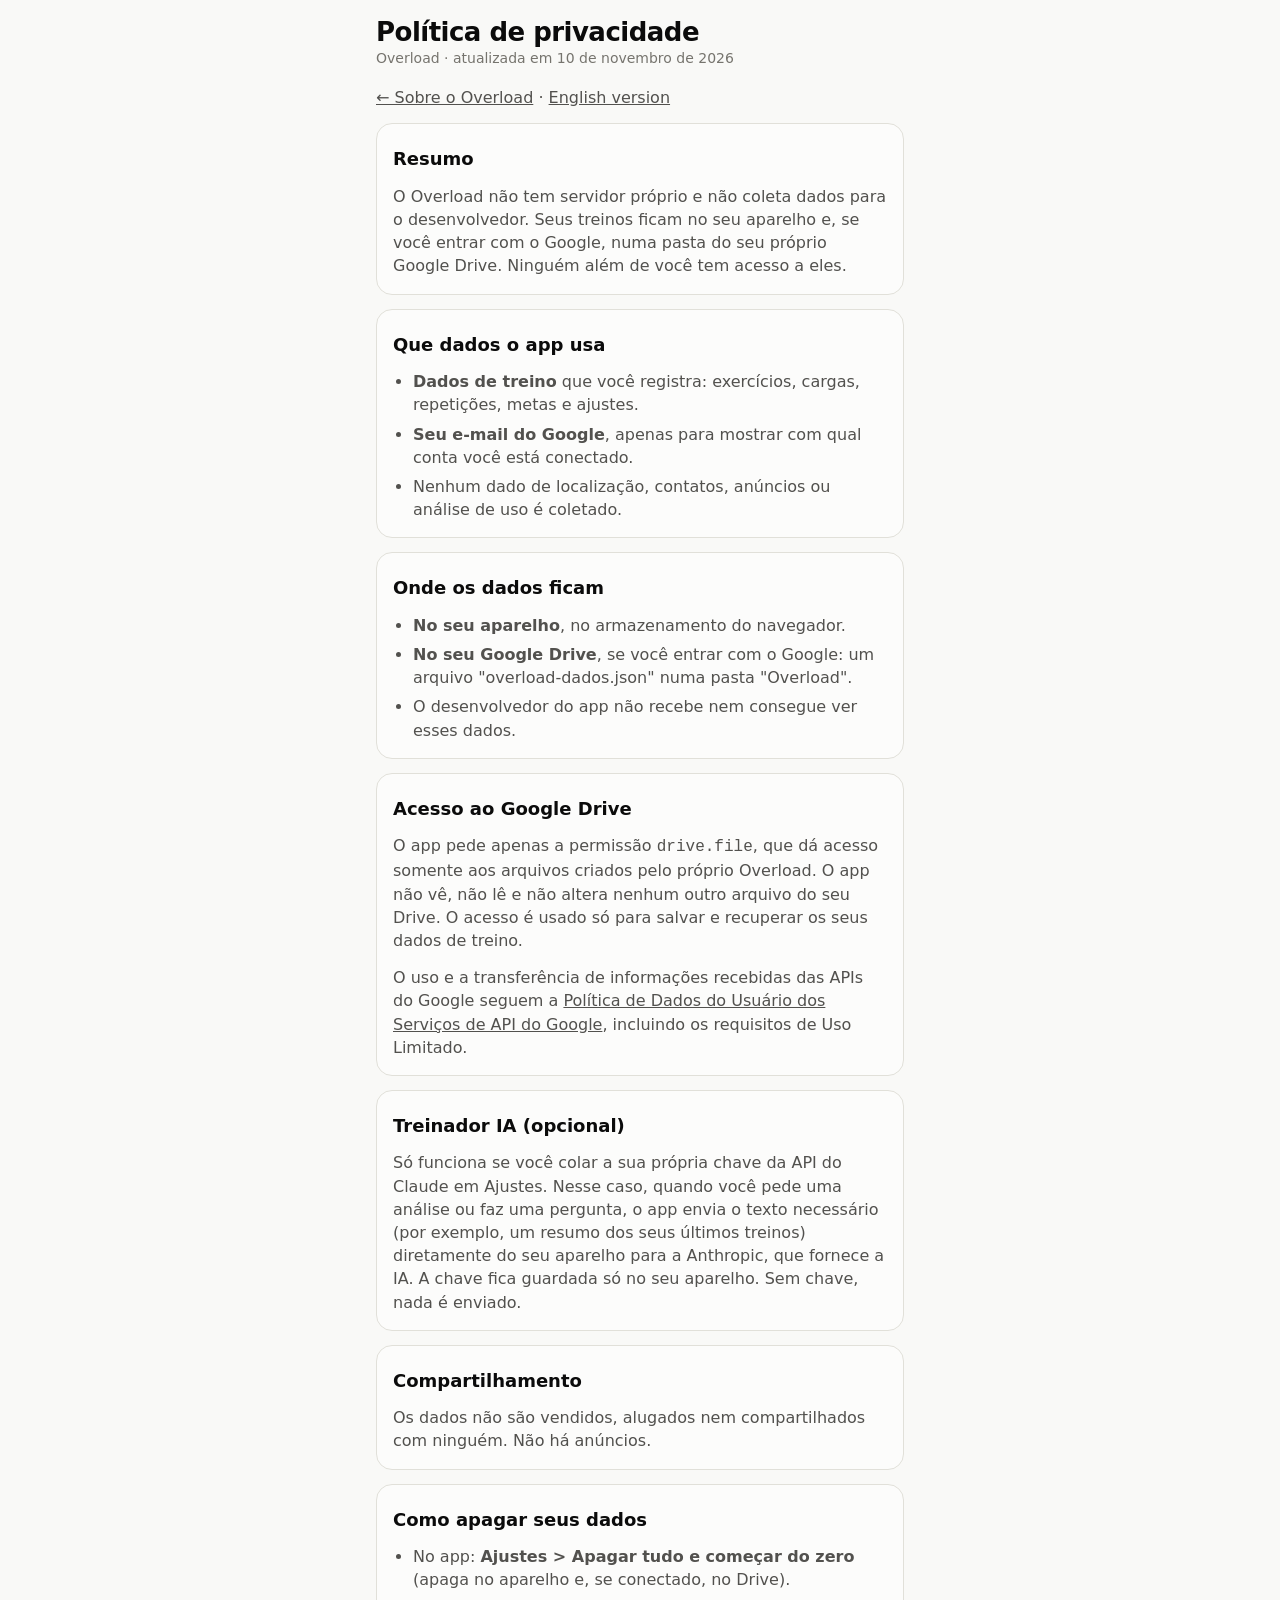
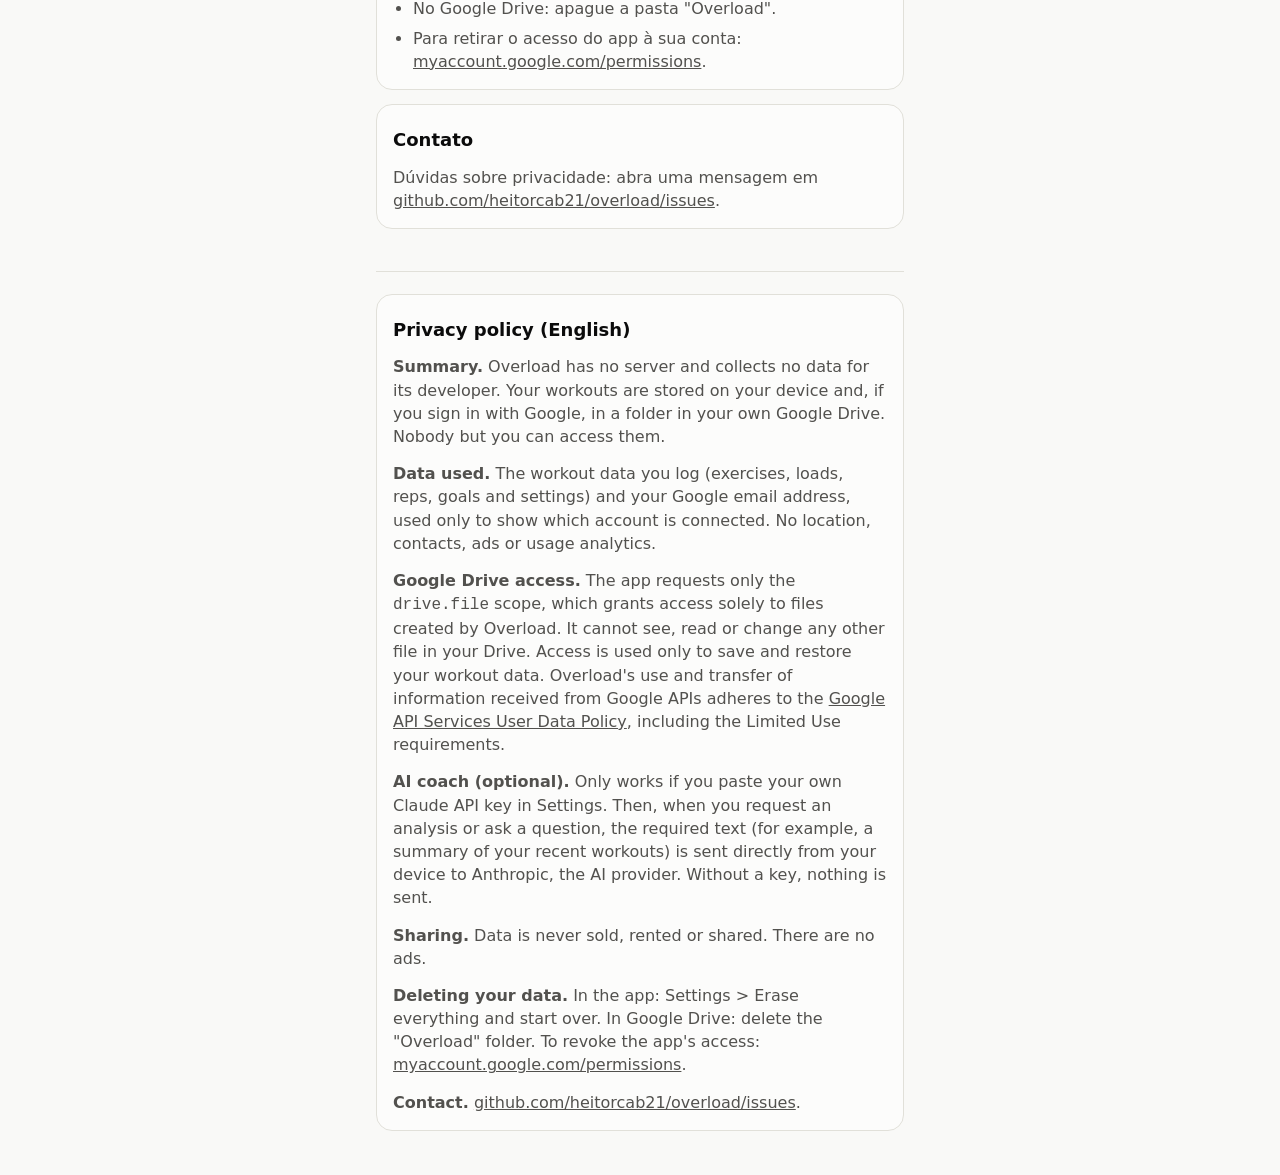
==== privacidade.html @ 430702af "Página inicial e política de privacidade - sobre.html e privacidade.html (português e inglês), exigi" ====
<!doctype html>
<html lang="pt-BR">
<head>
  <meta charset="utf-8">
  <meta name="viewport" content="width=device-width, initial-scale=1">
  <title>Overload · Política de privacidade</title>
  <meta name="description" content="Política de privacidade do Overload.">
  <link rel="icon" href="icons/icon.svg" type="image/svg+xml">
  <link rel="stylesheet" href="css/app.css">
  <style>
    #view { padding-bottom: 48px; }
    .page h2 { margin-top: 8px; }
    .page p, .page li { color: var(--ink-2); }
    .page ul { margin: 0; padding-left: 20px; display: grid; gap: 6px; }
    .lang-sep { border: 0; border-top: 1px solid var(--line); margin: 28px 0 8px; }
  </style>
</head>
<body>
  <main id="view" class="page">
    <div class="head"><div class="grow"><h1>Política de privacidade</h1><p class="sub">Overload · atualizada em 10 de novembro de 2026</p></div></div>
    <div class="stack">
      <p><a href="sobre.html">← Sobre o Overload</a> · <a href="#en">English version</a></p>

      <div class="card stack">
        <h2>Resumo</h2>
        <p>O Overload não tem servidor próprio e não coleta dados para o desenvolvedor. Seus treinos ficam no seu aparelho e, se você entrar com o Google, numa pasta do seu próprio Google Drive. Ninguém além de você tem acesso a eles.</p>
      </div>

      <div class="card stack">
        <h2>Que dados o app usa</h2>
        <ul>
          <li><b>Dados de treino</b> que você registra: exercícios, cargas, repetições, metas e ajustes.</li>
          <li><b>Seu e-mail do Google</b>, apenas para mostrar com qual conta você está conectado.</li>
          <li>Nenhum dado de localização, contatos, anúncios ou análise de uso é coletado.</li>
        </ul>
      </div>

      <div class="card stack">
        <h2>Onde os dados ficam</h2>
        <ul>
          <li><b>No seu aparelho</b>, no armazenamento do navegador.</li>
          <li><b>No seu Google Drive</b>, se você entrar com o Google: um arquivo "overload-dados.json" numa pasta "Overload".</li>
          <li>O desenvolvedor do app não recebe nem consegue ver esses dados.</li>
        </ul>
      </div>

      <div class="card stack">
        <h2>Acesso ao Google Drive</h2>
        <p>O app pede apenas a permissão <code>drive.file</code>, que dá acesso somente aos arquivos criados pelo próprio Overload. O app não vê, não lê e não altera nenhum outro arquivo do seu Drive. O acesso é usado só para salvar e recuperar os seus dados de treino.</p>
        <p>O uso e a transferência de informações recebidas das APIs do Google seguem a <a href="https://developers.google.com/terms/api-services-user-data-policy" rel="noopener">Política de Dados do Usuário dos Serviços de API do Google</a>, incluindo os requisitos de Uso Limitado.</p>
      </div>

      <div class="card stack">
        <h2>Treinador IA (opcional)</h2>
        <p>Só funciona se você colar a sua própria chave da API do Claude em Ajustes. Nesse caso, quando você pede uma análise ou faz uma pergunta, o app envia o texto necessário (por exemplo, um resumo dos seus últimos treinos) diretamente do seu aparelho para a Anthropic, que fornece a IA. A chave fica guardada só no seu aparelho. Sem chave, nada é enviado.</p>
      </div>

      <div class="card stack">
        <h2>Compartilhamento</h2>
        <p>Os dados não são vendidos, alugados nem compartilhados com ninguém. Não há anúncios.</p>
      </div>

      <div class="card stack">
        <h2>Como apagar seus dados</h2>
        <ul>
          <li>No app: <b>Ajustes &gt; Apagar tudo e começar do zero</b> (apaga no aparelho e, se conectado, no Drive).</li>
          <li>No Google Drive: apague a pasta "Overload".</li>
          <li>Para retirar o acesso do app à sua conta: <a href="https://myaccount.google.com/permissions" rel="noopener">myaccount.google.com/permissions</a>.</li>
        </ul>
      </div>

      <div class="card stack">
        <h2>Contato</h2>
        <p>Dúvidas sobre privacidade: abra uma mensagem em <a href="https://github.com/heitorcab21/overload/issues">github.com/heitorcab21/overload/issues</a>.</p>
      </div>

      <hr class="lang-sep" id="en">
      <div class="card stack" lang="en">
        <h2>Privacy policy (English)</h2>
        <p><b>Summary.</b> Overload has no server and collects no data for its developer. Your workouts are stored on your device and, if you sign in with Google, in a folder in your own Google Drive. Nobody but you can access them.</p>
        <p><b>Data used.</b> The workout data you log (exercises, loads, reps, goals and settings) and your Google email address, used only to show which account is connected. No location, contacts, ads or usage analytics.</p>
        <p><b>Google Drive access.</b> The app requests only the <code>drive.file</code> scope, which grants access solely to files created by Overload. It cannot see, read or change any other file in your Drive. Access is used only to save and restore your workout data. Overload's use and transfer of information received from Google APIs adheres to the <a href="https://developers.google.com/terms/api-services-user-data-policy" rel="noopener">Google API Services User Data Policy</a>, including the Limited Use requirements.</p>
        <p><b>AI coach (optional).</b> Only works if you paste your own Claude API key in Settings. Then, when you request an analysis or ask a question, the required text (for example, a summary of your recent workouts) is sent directly from your device to Anthropic, the AI provider. Without a key, nothing is sent.</p>
        <p><b>Sharing.</b> Data is never sold, rented or shared. There are no ads.</p>
        <p><b>Deleting your data.</b> In the app: Settings &gt; Erase everything and start over. In Google Drive: delete the "Overload" folder. To revoke the app's access: <a href="https://myaccount.google.com/permissions" rel="noopener">myaccount.google.com/permissions</a>.</p>
        <p><b>Contact.</b> <a href="https://github.com/heitorcab21/overload/issues">github.com/heitorcab21/overload/issues</a>.</p>
      </div>
    </div>
  </main>
</body>
</html>
---- css/app.css ----
/* Overload — estilos. Tema escuro por padrão do sistema; claro e escuro selecionáveis. */

:root {
  color-scheme: light;
  --bg: #f9f9f7;
  --surface: #fcfcfb;
  --surface-2: #f0efec;
  --ink: #0b0b0b;
  --ink-2: #52514e;
  --muted: #76746e;
  --line: #e1e0d9;
  --axis: #c3c2b7;
  --ring: rgba(11, 11, 11, .10);
  --accent: #eb6834;
  --accent-ink: #0b0b0b;
  --data: #2a78d6;
  --data-track: #cde2fb;
  --good: #0ca30c;
  --good-ink: #006300;
  --crit: #d03b3b;
  --shadow: 0 8px 30px rgba(0, 0, 0, .12);
  --tab-h: 62px;
  --safe-b: env(safe-area-inset-bottom, 0px);
  --safe-t: env(safe-area-inset-top, 0px);
}
@media (prefers-color-scheme: dark) {
  :root:not([data-theme="light"]) {
    color-scheme: dark;
    --bg: #0d0d0d;
    --surface: #1a1a19;
    --surface-2: #262624;
    --ink: #f0efec;
    --ink-2: #c3c2b7;
    --muted: #96948d;
    --line: #2c2c2a;
    --axis: #383835;
    --ring: rgba(255, 255, 255, .10);
    --data: #3987e5;
    --data-track: #14335c;
    --good-ink: #37c437;
    --crit: #e66767;
    --shadow: 0 8px 30px rgba(0, 0, 0, .5);
  }
}
:root[data-theme="dark"] {
  color-scheme: dark;
  --bg: #0d0d0d;
  --surface: #1a1a19;
  --surface-2: #262624;
  --ink: #f0efec;
  --ink-2: #c3c2b7;
  --muted: #96948d;
  --line: #2c2c2a;
  --axis: #383835;
  --ring: rgba(255, 255, 255, .10);
  --data: #3987e5;
  --data-track: #14335c;
  --good-ink: #37c437;
  --crit: #e66767;
  --shadow: 0 8px 30px rgba(0, 0, 0, .5);
}

* { box-sizing: border-box; }
html { -webkit-text-size-adjust: 100%; }
body {
  margin: 0;
  background: var(--bg);
  color: var(--ink);
  font: 16px/1.45 system-ui, -apple-system, "Segoe UI", Roboto, sans-serif;
  -webkit-tap-highlight-color: transparent;
  overscroll-behavior-y: contain;
}
body.no-scroll { overflow: hidden; }
[hidden] { display: none !important; }
h1, h2, h3, p { margin: 0; }
h1 { font-size: 26px; line-height: 1.15; letter-spacing: -.02em; }
h2 { font-size: 18px; line-height: 1.25; }
h3 { font-size: 13px; font-weight: 600; color: var(--muted); text-transform: uppercase; letter-spacing: .06em; }
a { color: inherit; }
button, input, select, textarea { font: inherit; color: inherit; }
button { cursor: pointer; }
.ic { width: 22px; height: 22px; flex: none; }
.num { font-variant-numeric: tabular-nums; }
.muted { color: var(--muted); }
.small { font-size: 13px; }
.sr { position: absolute; width: 1px; height: 1px; overflow: hidden; clip-path: inset(50%); }

#view {
  max-width: 560px;
  margin: 0 auto;
  padding: calc(18px + var(--safe-t)) 16px calc(var(--tab-h) + var(--safe-b) + 28px);
  outline: none;
}
body.no-tabs #view { padding-bottom: calc(170px + var(--safe-b)); }

.head { display: flex; align-items: center; gap: 10px; margin-bottom: 18px; }
.head h1 { flex: 1; min-width: 0; }
.head .sub { color: var(--muted); font-size: 14px; }
.stack { display: grid; gap: 14px; }
.row { display: flex; align-items: center; gap: 10px; }
.row.wrap { flex-wrap: wrap; }
.grow { flex: 1; min-width: 0; }
.right { margin-left: auto; }
.between { justify-content: space-between; }

/* Cartões */
.card {
  background: var(--surface);
  border: 1px solid var(--line);
  border-radius: 16px;
  padding: 16px;
}
.card > h3 { margin-bottom: 12px; }
.card.flat { padding: 0; overflow: hidden; }

/* Botões */
.btn {
  display: inline-flex; align-items: center; justify-content: center; gap: 8px;
  min-height: 46px; padding: 0 16px;
  border-radius: 12px; border: 1px solid var(--line);
  background: var(--surface-2); color: var(--ink);
  font-weight: 600; text-decoration: none; text-align: center;
}
.btn:active { transform: scale(.98); }
.btn.primary { background: var(--accent); border-color: transparent; color: var(--accent-ink); }
.btn.ghost { background: transparent; }
.btn.danger { color: var(--crit); }
.btn.danger:not(.ghost) { background: var(--crit); color: #fff; border-color: transparent; }
.btn.big { min-height: 62px; font-size: 19px; width: 100%; border-radius: 16px; }
.btn.block { width: 100%; }
.btn.sm { min-height: 36px; padding: 0 12px; font-size: 14px; border-radius: 10px; }
.btn:disabled { opacity: .5; }
.icon-btn {
  display: inline-grid; place-items: center;
  width: 44px; height: 44px; flex: none;
  border: 0; border-radius: 12px; background: transparent; color: var(--ink-2);
}
.icon-btn:active { background: var(--surface-2); }
:focus-visible { outline: 2px solid var(--data); outline-offset: 2px; }

/* Chips de cenário */
.chips { display: flex; flex-wrap: wrap; gap: 8px; }
.chip {
  min-height: 42px; padding: 0 14px;
  border-radius: 999px; border: 1px solid var(--line);
  background: var(--surface); color: var(--ink); font-weight: 600; font-size: 15px;
}
.chip:active { background: var(--surface-2); }
.chip.on { background: var(--ink); color: var(--bg); border-color: var(--ink); }

/* Selos */
.badge {
  display: inline-flex; align-items: center; gap: 4px;
  padding: 2px 8px; border-radius: 999px;
  font-size: 12px; font-weight: 600; white-space: nowrap;
  background: var(--surface-2); color: var(--ink-2);
}
.badge .ic { width: 14px; height: 14px; }
.hero .badge { white-space: normal; font-size: 13px; padding: 4px 10px; }
.badge.good { color: var(--good-ink); background: color-mix(in srgb, var(--good) 14%, transparent); }
.badge.up { color: var(--ink); background: color-mix(in srgb, var(--accent) 22%, transparent); }
.badge.warn { color: var(--crit); background: color-mix(in srgb, var(--crit) 14%, transparent); }

/* Medidor de meta */
.meter { height: 8px; border-radius: 999px; background: var(--data-track); overflow: hidden; }
.meter i { display: block; height: 100%; border-radius: 999px; background: var(--data); }
.meter.done i { background: var(--good); }

/* Listas */
.list { display: grid; }
.item {
  display: flex; align-items: center; gap: 12px;
  padding: 13px 16px; border-top: 1px solid var(--line);
  text-decoration: none; background: transparent; border-left: 0; border-right: 0; border-bottom: 0;
  width: 100%; text-align: left; min-height: 56px;
}
.list > .item:first-child { border-top: 0; }
.item .t { font-weight: 600; }
.item .d { color: var(--muted); font-size: 14px; }
.item .ic { color: var(--muted); }
.group-title { padding: 18px 4px 8px; }

/* Abas inferiores */
#tabbar {
  position: fixed; left: 0; right: 0; bottom: 0; z-index: 20;
  display: flex; justify-content: center;
  background: color-mix(in srgb, var(--surface) 92%, transparent);
  backdrop-filter: blur(12px);
  border-top: 1px solid var(--line);
  padding-bottom: var(--safe-b);
}
#tabbar a {
  flex: 1; max-width: 112px; height: var(--tab-h);
  display: grid; place-items: center; align-content: center; gap: 3px;
  font-size: 11px; font-weight: 600; text-decoration: none; color: var(--muted);
}
#tabbar a.on { color: var(--ink); }
#tabbar a.on .ic { color: var(--accent); }

/* Folha modal */
.sheet {
  position: fixed; inset: 0; z-index: 50;
  display: flex; align-items: flex-end; justify-content: center;
  background: rgba(0, 0, 0, .55);
}
.sheet-card {
  position: relative;
  width: 100%; max-width: 560px; max-height: 88vh; overflow: auto;
  background: var(--surface); border-radius: 22px 22px 0 0;
  padding: 22px 16px calc(22px + var(--safe-b));
  box-shadow: var(--shadow);
  display: grid; gap: 14px;
}
.sheet-card h2 { padding-right: 44px; }
.sheet-x { position: absolute; top: 10px; right: 8px; }

.toast {
  position: fixed; left: 50%; bottom: calc(var(--tab-h) + var(--safe-b) + 18px); transform: translateX(-50%);
  z-index: 60; max-width: min(92vw, 520px);
  background: var(--ink); color: var(--bg);
  padding: 11px 16px; border-radius: 12px; font-weight: 600; font-size: 15px; text-align: center;
  box-shadow: var(--shadow);
}
body.no-tabs .toast { bottom: calc(150px + var(--safe-b)); }

/* Formulários */
label.field { display: grid; gap: 6px; font-size: 14px; color: var(--ink-2); font-weight: 600; }
input[type="text"], input[type="password"], input[type="search"], input[type="number"], select, textarea {
  width: 100%; min-height: 46px; padding: 0 12px;
  border-radius: 12px; border: 1px solid var(--line); background: var(--bg); color: var(--ink);
}
textarea { padding: 10px 12px; min-height: 80px; resize: vertical; }
.stepper {
  display: grid; grid-template-columns: 44px 1fr 44px; align-items: center; gap: 4px;
  background: var(--bg); border: 1px solid var(--line); border-radius: 14px; padding: 6px;
}
.stepper-label { grid-column: 1 / -1; text-align: center; font-size: 12px; font-weight: 600; color: var(--muted); text-transform: uppercase; letter-spacing: .05em; }
.stepper input {
  border: 0; background: transparent; text-align: center; padding: 0; min-height: 44px;
  font-size: 26px; font-weight: 700; font-variant-numeric: tabular-nums; -moz-appearance: textfield;
}
.stepper input::-webkit-outer-spin-button, .stepper input::-webkit-inner-spin-button { -webkit-appearance: none; margin: 0; }
.stepper .icon-btn { background: var(--surface-2); color: var(--ink); }
.two { display: grid; grid-template-columns: 1fr 1fr; gap: 10px; }
.seg { display: flex; background: var(--surface-2); border-radius: 12px; padding: 4px; }
.seg button { flex: 1; min-height: 38px; border: 0; border-radius: 9px; background: transparent; font-weight: 600; color: var(--muted); }
.seg button.on { background: var(--surface); color: var(--ink); box-shadow: 0 1px 3px rgba(0, 0, 0, .18); }

/* Hoje */
.brand { display: flex; align-items: baseline; gap: 8px; }
.brand b { font-size: 26px; letter-spacing: -.03em; }
.week { display: grid; grid-template-columns: repeat(7, 1fr); gap: 6px; }
.week div { display: grid; justify-items: center; gap: 6px; font-size: 12px; font-weight: 600; color: var(--muted); }
.week i { width: 30px; height: 30px; border-radius: 50%; border: 1.5px solid var(--axis); display: grid; place-items: center; color: var(--accent-ink); }
.week .done i { background: var(--accent); border-color: var(--accent); }
.week .today { color: var(--ink); }
.week .today i { border-color: var(--ink); }
.week .done.today i { border-color: var(--accent); }
.week .ic { width: 16px; height: 16px; }
.plan-line { display: flex; gap: 10px; align-items: baseline; padding: 9px 0; border-top: 1px solid var(--line); }
.plan-line:first-child { border-top: 0; }
.plan-line .n { flex: 1; min-width: 0; font-weight: 600; overflow: hidden; text-overflow: ellipsis; white-space: nowrap; }
.plan-line .v { color: var(--ink-2); font-size: 14px; white-space: nowrap; }
.goal-row { display: grid; gap: 6px; padding: 10px 0; border-top: 1px solid var(--line); }
.goal-row:first-of-type { border-top: 0; }
.goal-row .top { display: flex; justify-content: space-between; gap: 10px; align-items: baseline; }
.goal-row .top b { font-weight: 600; }
.goal-row .top span { color: var(--ink-2); font-size: 14px; white-space: nowrap; }
.ai-text { white-space: pre-wrap; color: var(--ink-2); font-size: 15px; }

/* Treino ativo */
.w-top { display: flex; align-items: center; gap: 4px; margin: -6px -8px 10px; }
.w-top .title { flex: 1; min-width: 0; font-weight: 600; font-size: 15px; color: var(--ink-2); overflow: hidden; text-overflow: ellipsis; white-space: nowrap; }
.dots { display: flex; gap: 5px; margin-bottom: 16px; }
.dots i { flex: 1; height: 4px; border-radius: 4px; background: var(--axis); }
.dots i.done { background: var(--good); }
.dots i.cur { background: var(--accent); }
.ex-name { display: flex; align-items: flex-start; gap: 6px; }
.ex-name h1 { flex: 1; font-size: 28px; }
.target { display: grid; gap: 4px; margin: 14px 0; padding: 14px 16px; border-radius: 16px; background: var(--surface); border: 1px solid var(--line); }
.target .big { font-size: 22px; font-weight: 700; letter-spacing: -.01em; }
.target .note { color: var(--ink-2); font-size: 14px; }
.sets { display: grid; gap: 6px; margin-bottom: 14px; }
.set { display: flex; align-items: center; gap: 12px; padding: 10px 14px; border-radius: 12px; background: var(--surface); border: 1px solid var(--line); font-weight: 600; }
.set .i { width: 26px; height: 26px; border-radius: 50%; display: grid; place-items: center; background: var(--surface-2); color: var(--muted); font-size: 13px; flex: none; }
.set .v { flex: 1; font-size: 17px; font-variant-numeric: tabular-nums; }
button.set { width: 100%; text-align: left; color: inherit; }
button.set:active { background: var(--surface-2); }
.set .edit-ic .ic { width: 18px; height: 18px; color: var(--muted); display: block; }
.check { display: flex; align-items: center; gap: 10px; min-height: 44px; font-weight: 600; }
.check input { width: 22px; height: 22px; accent-color: var(--accent); }
.set-edit { display: grid; grid-template-columns: 26px 1fr auto 1fr 44px; align-items: center; gap: 8px; }
.set-edit .i { width: 26px; height: 26px; border-radius: 50%; display: grid; place-items: center; background: var(--surface-2); color: var(--muted); font-size: 13px; font-weight: 600; }
.set-edit input { text-align: center; font-weight: 700; font-variant-numeric: tabular-nums; }
.load-row { cursor: text; }
.load-row input { width: 92px; flex: none; text-align: center; font-weight: 700; }
.set.done .i { background: var(--good); color: #fff; }
.set.done .i .ic { width: 16px; height: 16px; }
.set.cur { border-color: var(--accent); }
.set.cur .i { background: var(--accent); color: var(--accent-ink); }
.set.todo { background: transparent; border-style: dashed; color: var(--muted); }
.log { display: grid; gap: 12px; }
.log h3 { margin-top: 4px; }
.w-bar {
  position: fixed; left: 0; right: 0; bottom: 0; z-index: 16;
  display: grid; gap: 8px; justify-items: center;
  padding: 8px 16px calc(10px + var(--safe-b));
  background: color-mix(in srgb, var(--bg) 92%, transparent); backdrop-filter: blur(12px);
  border-top: 1px solid var(--line);
}
.w-nav { display: flex; align-items: center; justify-content: center; gap: 12px; width: 100%; max-width: 528px; }
.w-nav .btn { flex: 1; max-width: 200px; }
.rest {
  display: flex; align-items: center; gap: 6px; width: 100%; max-width: 528px;
  background: var(--surface-2); border-radius: 12px; padding: 5px 5px 5px 14px;
  font-weight: 600; font-size: 14px; color: var(--ink-2);
}
.rest .num { font-size: 18px; color: var(--ink); margin-left: 4px; }
.rest button { border: 0; background: var(--surface); color: var(--ink); border-radius: 9px; min-height: 36px; padding: 0 11px; font-weight: 600; font-size: 13px; }
.mic {
  width: 64px; height: 64px; flex: none; border-radius: 50%; border: 0;
  background: var(--data); color: #fff; display: grid; place-items: center;
  box-shadow: 0 4px 14px color-mix(in srgb, var(--data) 45%, transparent);
}
.mic .ic { width: 28px; height: 28px; }
.mic:active { transform: scale(.95); }
.voice-live { min-height: 58px; font-size: 22px; font-weight: 700; }
.pulse { width: 64px; height: 64px; border-radius: 50%; background: var(--data); color: #fff; display: grid; place-items: center; margin: 4px auto; animation: pulse 1.2s ease-in-out infinite; }
@keyframes pulse { 50% { box-shadow: 0 0 0 16px color-mix(in srgb, var(--data) 18%, transparent); } }
@media (prefers-reduced-motion: reduce) { .pulse { animation: none; } }
.hints { margin: 0; padding: 0; list-style: none; display: grid; gap: 6px; color: var(--ink-2); font-size: 15px; }
.hints b { color: var(--ink); }

/* Execução */
.steps { margin: 0; padding-left: 22px; display: grid; gap: 8px; }
.steps li::marker { font-weight: 700; color: var(--muted); }
.errs { margin: 0; padding-left: 20px; display: grid; gap: 6px; color: var(--ink-2); }
.tip { padding: 12px 14px; border-radius: 12px; background: var(--surface-2); color: var(--ink-2); font-size: 15px; }

/* Metas (planilha) */
.sheet-table { width: 100%; border-collapse: collapse; }
.sheet-table th { text-align: left; font-size: 12px; font-weight: 600; color: var(--muted); text-transform: uppercase; letter-spacing: .05em; padding: 10px 12px; border-bottom: 1px solid var(--line); }
.sheet-table td { padding: 12px; border-bottom: 1px solid var(--line); vertical-align: middle; }
.sheet-table tr:last-child td { border-bottom: 0; }
.sheet-table td.n { font-weight: 600; }
.sheet-table td.v { white-space: nowrap; text-align: right; font-variant-numeric: tabular-nums; }
.sheet-table th.v { text-align: right; }
.sheet-table tr[data-act] { cursor: pointer; }
.sheet-table .meter { min-width: 56px; margin-top: 6px; }
.sheet-table .sub { display: block; color: var(--muted); font-size: 13px; font-weight: 400; }

/* Progresso */
.tiles { display: grid; grid-template-columns: 1fr 1fr; gap: 10px; }
.tile { background: var(--surface); border: 1px solid var(--line); border-radius: 16px; padding: 14px; display: grid; gap: 2px; }
.tile .l { font-size: 13px; color: var(--muted); }
.tile .v { font-size: 26px; font-weight: 600; letter-spacing: -.02em; }
.chart { position: relative; }
.chart svg { display: block; width: 100%; height: auto; overflow: visible; }
.chart text { font: 11px system-ui, -apple-system, "Segoe UI", sans-serif; fill: var(--muted); font-variant-numeric: tabular-nums; }
.chart text.val { fill: var(--ink); font-weight: 600; font-size: 12px; }
.chart .grid { stroke: var(--line); stroke-width: 1; }
.chart .axis { stroke: var(--axis); stroke-width: 1; }
.chart .bar { fill: var(--data); }
.chart .bar.dim { opacity: .55; }
.chart .line { fill: none; stroke: var(--data); stroke-width: 2; stroke-linejoin: round; stroke-linecap: round; }
.chart .area { fill: var(--data); opacity: .1; }
.chart .dot { fill: var(--data); stroke: var(--surface); stroke-width: 2; }
.chart .goal { stroke: var(--axis); stroke-width: 1; }
.chart .cross { stroke: var(--axis); stroke-width: 1; }
.chart .hit { fill: transparent; }
.tip-box {
  position: absolute; z-index: 5; pointer-events: none; transform: translate(-50%, -100%);
  background: var(--ink); color: var(--bg); border-radius: 8px; padding: 6px 10px;
  font-size: 13px; font-weight: 600; white-space: nowrap; box-shadow: var(--shadow);
}
.tip-box small { display: block; font-weight: 400; opacity: .8; }
.empty { text-align: center; color: var(--muted); padding: 22px 8px; }

/* Ícone de instalar (canto superior direito, some depois de instalado) */
.install-top {
  position: absolute; z-index: 25;
  top: calc(14px + var(--safe-t));
  right: max(12px, calc((100vw - 560px) / 2 + 12px));
  width: 44px; height: 44px; border-radius: 50%;
  display: grid; place-items: center;
  background: var(--accent); color: var(--accent-ink); border: 0;
  box-shadow: var(--shadow);
}
.install-top:active { transform: scale(.95); }
body.has-install .head, body.has-install .hero { padding-right: 52px; }

/* Ajuda */
details.help { padding: 0; }
details.help summary {
  list-style: none; cursor: pointer;
  display: flex; align-items: center; gap: 12px; padding: 14px 16px; min-height: 56px;
}
details.help summary::-webkit-details-marker { display: none; }
details.help summary .ic { color: var(--muted); transition: transform .15s; }
details.help[open] summary .ic { transform: rotate(180deg); }
details.help .help-body { padding: 0 16px 16px; display: grid; gap: 10px; color: var(--ink-2); }
details.help .help-body b { color: var(--ink); }
@media (prefers-reduced-motion: reduce) { details.help summary .ic { transition: none; } }

/* Primeiro acesso */
.hero { padding: 28px 0 8px; display: grid; gap: 10px; }
.hero .logo { width: 64px; height: 64px; }
.tpl { text-align: left; display: grid; gap: 4px; width: 100%; padding: 16px; border-radius: 16px; border: 1px solid var(--line); background: var(--surface); }
.tpl b { font-size: 17px; }
.tpl span { color: var(--ink-2); font-size: 14px; }

@media (min-width: 620px) {
  .sheet { align-items: center; }
  .sheet-card { border-radius: 22px; }
}
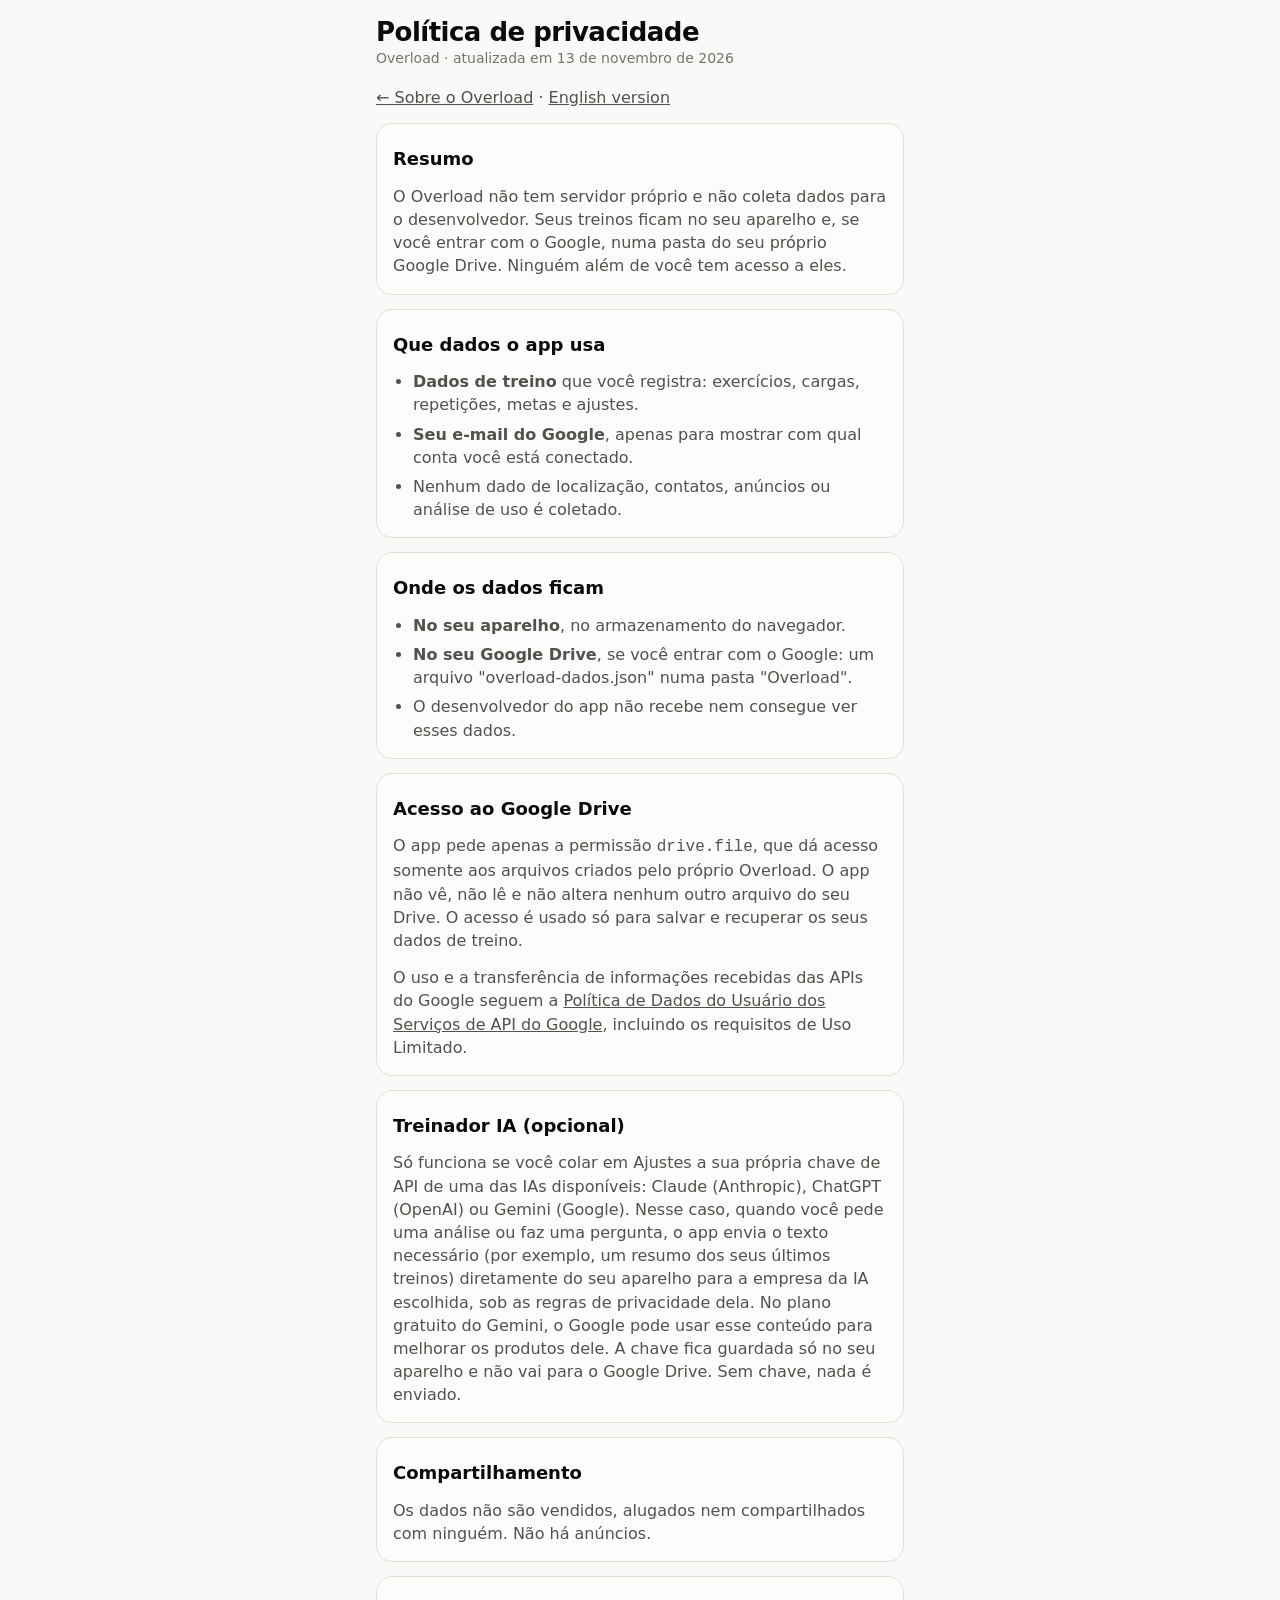
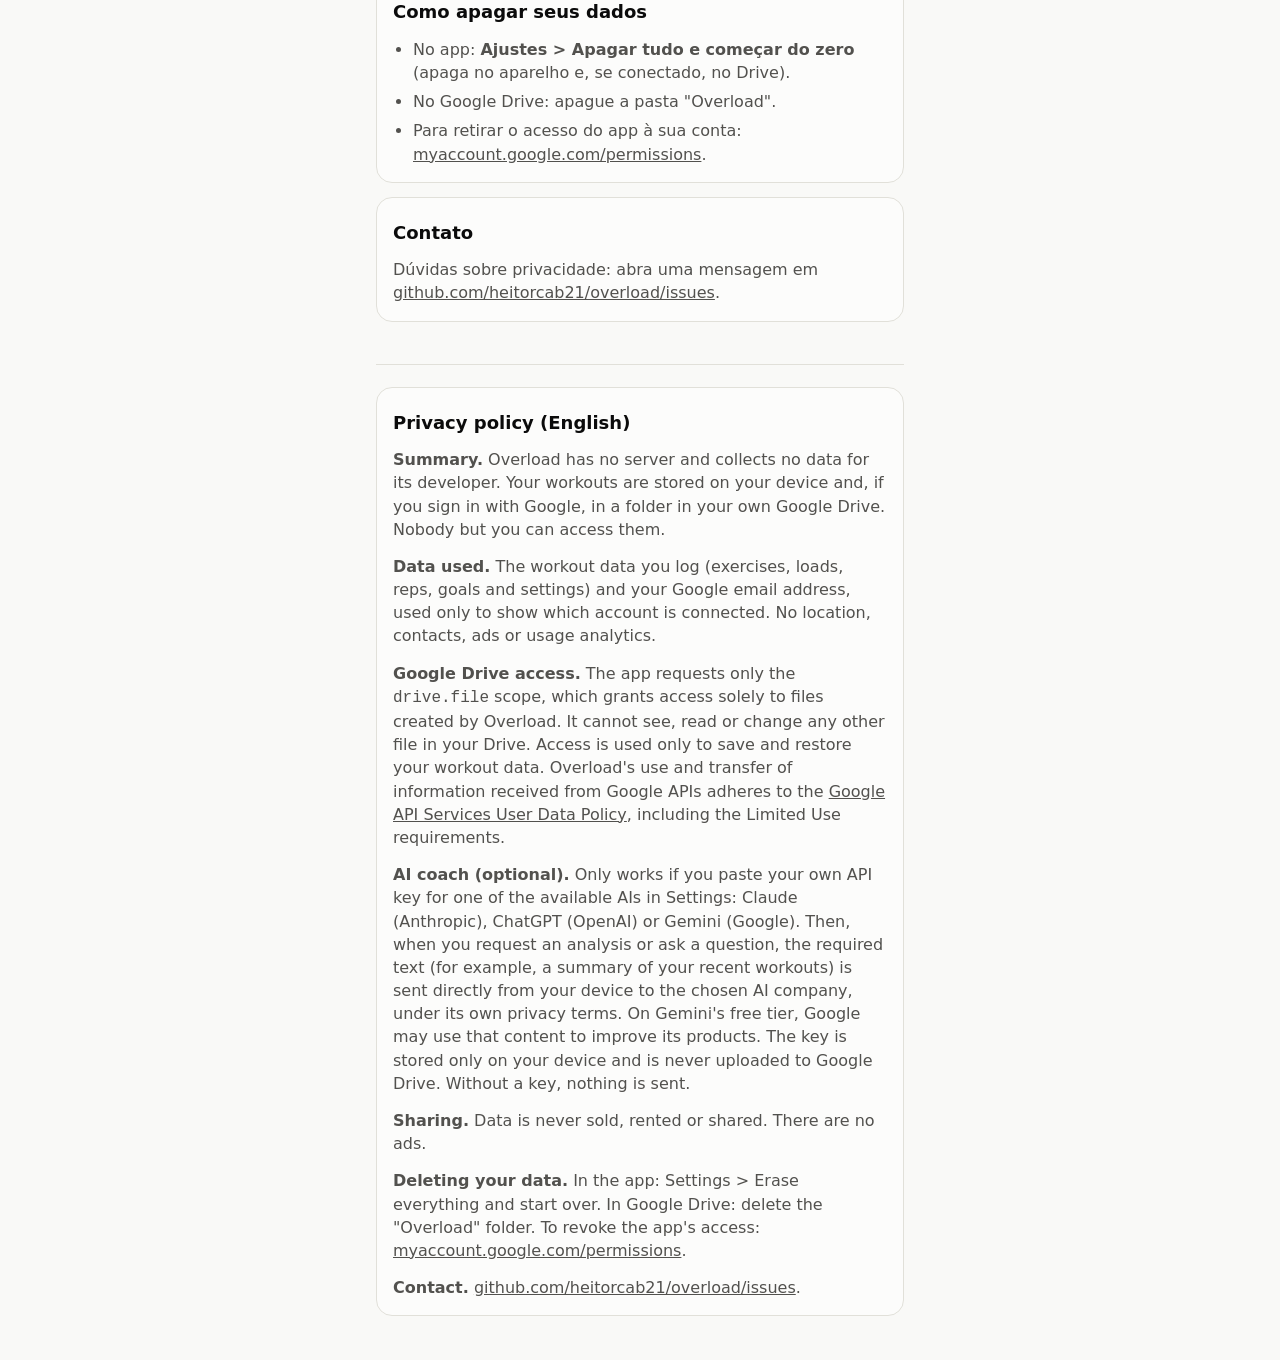
==== commit 35afa5f2: "IA à escolha (Claude, ChatGPT ou Gemini) e sincronização com treino aberto - Treinador IA aceita cha" ====
--- a/privacidade.html
+++ b/privacidade.html
@@ -17,7 +17,7 @@
 </head>
 <body>
   <main id="view" class="page">
-    <div class="head"><div class="grow"><h1>Política de privacidade</h1><p class="sub">Overload · atualizada em 10 de novembro de 2026</p></div></div>
+    <div class="head"><div class="grow"><h1>Política de privacidade</h1><p class="sub">Overload · atualizada em 13 de novembro de 2026</p></div></div>
     <div class="stack">
       <p><a href="sobre.html">← Sobre o Overload</a> · <a href="#en">English version</a></p>
 
@@ -52,7 +52,7 @@
 
       <div class="card stack">
         <h2>Treinador IA (opcional)</h2>
-        <p>Só funciona se você colar a sua própria chave da API do Claude em Ajustes. Nesse caso, quando você pede uma análise ou faz uma pergunta, o app envia o texto necessário (por exemplo, um resumo dos seus últimos treinos) diretamente do seu aparelho para a Anthropic, que fornece a IA. A chave fica guardada só no seu aparelho. Sem chave, nada é enviado.</p>
+        <p>Só funciona se você colar em Ajustes a sua própria chave de API de uma das IAs disponíveis: Claude (Anthropic), ChatGPT (OpenAI) ou Gemini (Google). Nesse caso, quando você pede uma análise ou faz uma pergunta, o app envia o texto necessário (por exemplo, um resumo dos seus últimos treinos) diretamente do seu aparelho para a empresa da IA escolhida, sob as regras de privacidade dela. No plano gratuito do Gemini, o Google pode usar esse conteúdo para melhorar os produtos dele. A chave fica guardada só no seu aparelho e não vai para o Google Drive. Sem chave, nada é enviado.</p>
       </div>
 
       <div class="card stack">
@@ -80,7 +80,7 @@
         <p><b>Summary.</b> Overload has no server and collects no data for its developer. Your workouts are stored on your device and, if you sign in with Google, in a folder in your own Google Drive. Nobody but you can access them.</p>
         <p><b>Data used.</b> The workout data you log (exercises, loads, reps, goals and settings) and your Google email address, used only to show which account is connected. No location, contacts, ads or usage analytics.</p>
         <p><b>Google Drive access.</b> The app requests only the <code>drive.file</code> scope, which grants access solely to files created by Overload. It cannot see, read or change any other file in your Drive. Access is used only to save and restore your workout data. Overload's use and transfer of information received from Google APIs adheres to the <a href="https://developers.google.com/terms/api-services-user-data-policy" rel="noopener">Google API Services User Data Policy</a>, including the Limited Use requirements.</p>
-        <p><b>AI coach (optional).</b> Only works if you paste your own Claude API key in Settings. Then, when you request an analysis or ask a question, the required text (for example, a summary of your recent workouts) is sent directly from your device to Anthropic, the AI provider. Without a key, nothing is sent.</p>
+        <p><b>AI coach (optional).</b> Only works if you paste your own API key for one of the available AIs in Settings: Claude (Anthropic), ChatGPT (OpenAI) or Gemini (Google). Then, when you request an analysis or ask a question, the required text (for example, a summary of your recent workouts) is sent directly from your device to the chosen AI company, under its own privacy terms. On Gemini's free tier, Google may use that content to improve its products. The key is stored only on your device and is never uploaded to Google Drive. Without a key, nothing is sent.</p>
         <p><b>Sharing.</b> Data is never sold, rented or shared. There are no ads.</p>
         <p><b>Deleting your data.</b> In the app: Settings &gt; Erase everything and start over. In Google Drive: delete the "Overload" folder. To revoke the app's access: <a href="https://myaccount.google.com/permissions" rel="noopener">myaccount.google.com/permissions</a>.</p>
         <p><b>Contact.</b> <a href="https://github.com/heitorcab21/overload/issues">github.com/heitorcab21/overload/issues</a>.</p>
--- a/css/app.css
+++ b/css/app.css
@@ -130,6 +130,10 @@
 .btn.block { width: 100%; }
 .btn.sm { min-height: 36px; padding: 0 12px; font-size: 14px; border-radius: 10px; }
 .btn:disabled { opacity: .5; }
+/* Entrar com Google: azul no padrão do Google */
+.btn.google { background: #1a73e8; border-color: transparent; color: #fff; gap: 12px; }
+.btn.google:active { background: #1765cc; }
+.btn.google .g-logo { display: grid; place-items: center; width: 28px; height: 28px; border-radius: 50%; background: #fff; flex: none; }
 .icon-btn {
   display: inline-grid; place-items: center;
   width: 44px; height: 44px; flex: none;
@@ -249,6 +253,7 @@
 /* Hoje */
 .brand { display: flex; align-items: baseline; gap: 8px; }
 .brand b { font-size: 26px; letter-spacing: -.03em; }
+.brand span { white-space: nowrap; }
 .week { display: grid; grid-template-columns: repeat(7, 1fr); gap: 6px; }
 .week div { display: grid; justify-items: center; gap: 6px; font-size: 12px; font-weight: 600; color: var(--muted); }
 .week i { width: 30px; height: 30px; border-radius: 50%; border: 1.5px solid var(--axis); display: grid; place-items: center; color: var(--accent-ink); }
@@ -389,6 +394,43 @@
 .install-top:active { transform: scale(.95); }
 body.has-install .head, body.has-install .hero { padding-right: 52px; }
 
+/* Selo de sincronização (vermelho = falta enviar, verde = tudo salvo) */
+:root { --sync-red: #d03b3b; --sync-green: #0ca30c; }
+.sync-top {
+  position: absolute; z-index: 25;
+  top: calc(18px + var(--safe-t));
+  right: max(12px, calc((100vw - 560px) / 2 + 12px));
+  display: inline-flex; align-items: center; gap: 6px;
+  height: 36px; padding: 0 12px 0 10px; border-radius: 999px; border: 0;
+  font-weight: 700; font-size: 13px; color: #fff; box-shadow: var(--shadow);
+}
+.sync-top .ic { width: 16px; height: 16px; }
+.sync-top.dirty { background: var(--sync-red); animation: syncPulse 1.6s ease-in-out infinite; }
+.sync-top.ok { background: var(--sync-green); }
+.sync-top.busy { background: var(--surface-2); color: var(--ink); }
+.sync-top.busy .ic { animation: spin 1s linear infinite; }
+@keyframes syncPulse { 50% { box-shadow: 0 0 0 6px color-mix(in srgb, var(--sync-red) 30%, transparent); } }
+@keyframes spin { to { transform: rotate(360deg); } }
+@media (prefers-reduced-motion: reduce) { .sync-top.dirty, .sync-top.busy .ic { animation: none; } }
+/* com o ícone de instalar ao lado, o selo fica à esquerda dele */
+body.has-install .sync-top { right: max(64px, calc((100vw - 560px) / 2 + 64px)); }
+body.has-sync .head, body.has-sync .hero { padding-right: 140px; }
+body.has-sync.has-install .head, body.has-sync.has-install .hero { padding-right: 190px; }
+.btn.sync-btn.dirty { background: var(--sync-red); color: #fff; border-color: transparent; }
+.btn.sync-btn.ok { background: var(--sync-green); color: #fff; border-color: transparent; }
+.btn.sync-btn.busy { background: var(--surface-2); }
+
+/* Composição corporal: barra segmentada massa magra x gorda */
+.segbar { display: flex; gap: 2px; height: 28px; }
+.segbar span { display: flex; align-items: center; padding-left: 8px; border-radius: 4px; color: #fff; font-size: 12px; font-weight: 700; overflow: hidden; white-space: nowrap; }
+.segbar .seg-lean { background: var(--data); }
+.segbar .seg-fat { background: #eb6834; color: #0b0b0b; }
+.legend { display: flex; gap: 16px; color: var(--ink-2); }
+.legend i { display: inline-block; width: 10px; height: 10px; border-radius: 3px; margin-right: 6px; vertical-align: -1px; }
+.legend .sw-lean { background: var(--data); }
+.legend .sw-fat { background: #eb6834; }
+.big-num { font-size: 26px; font-weight: 700; letter-spacing: -.02em; }
+
 /* Ajuda */
 details.help { padding: 0; }
 details.help summary {
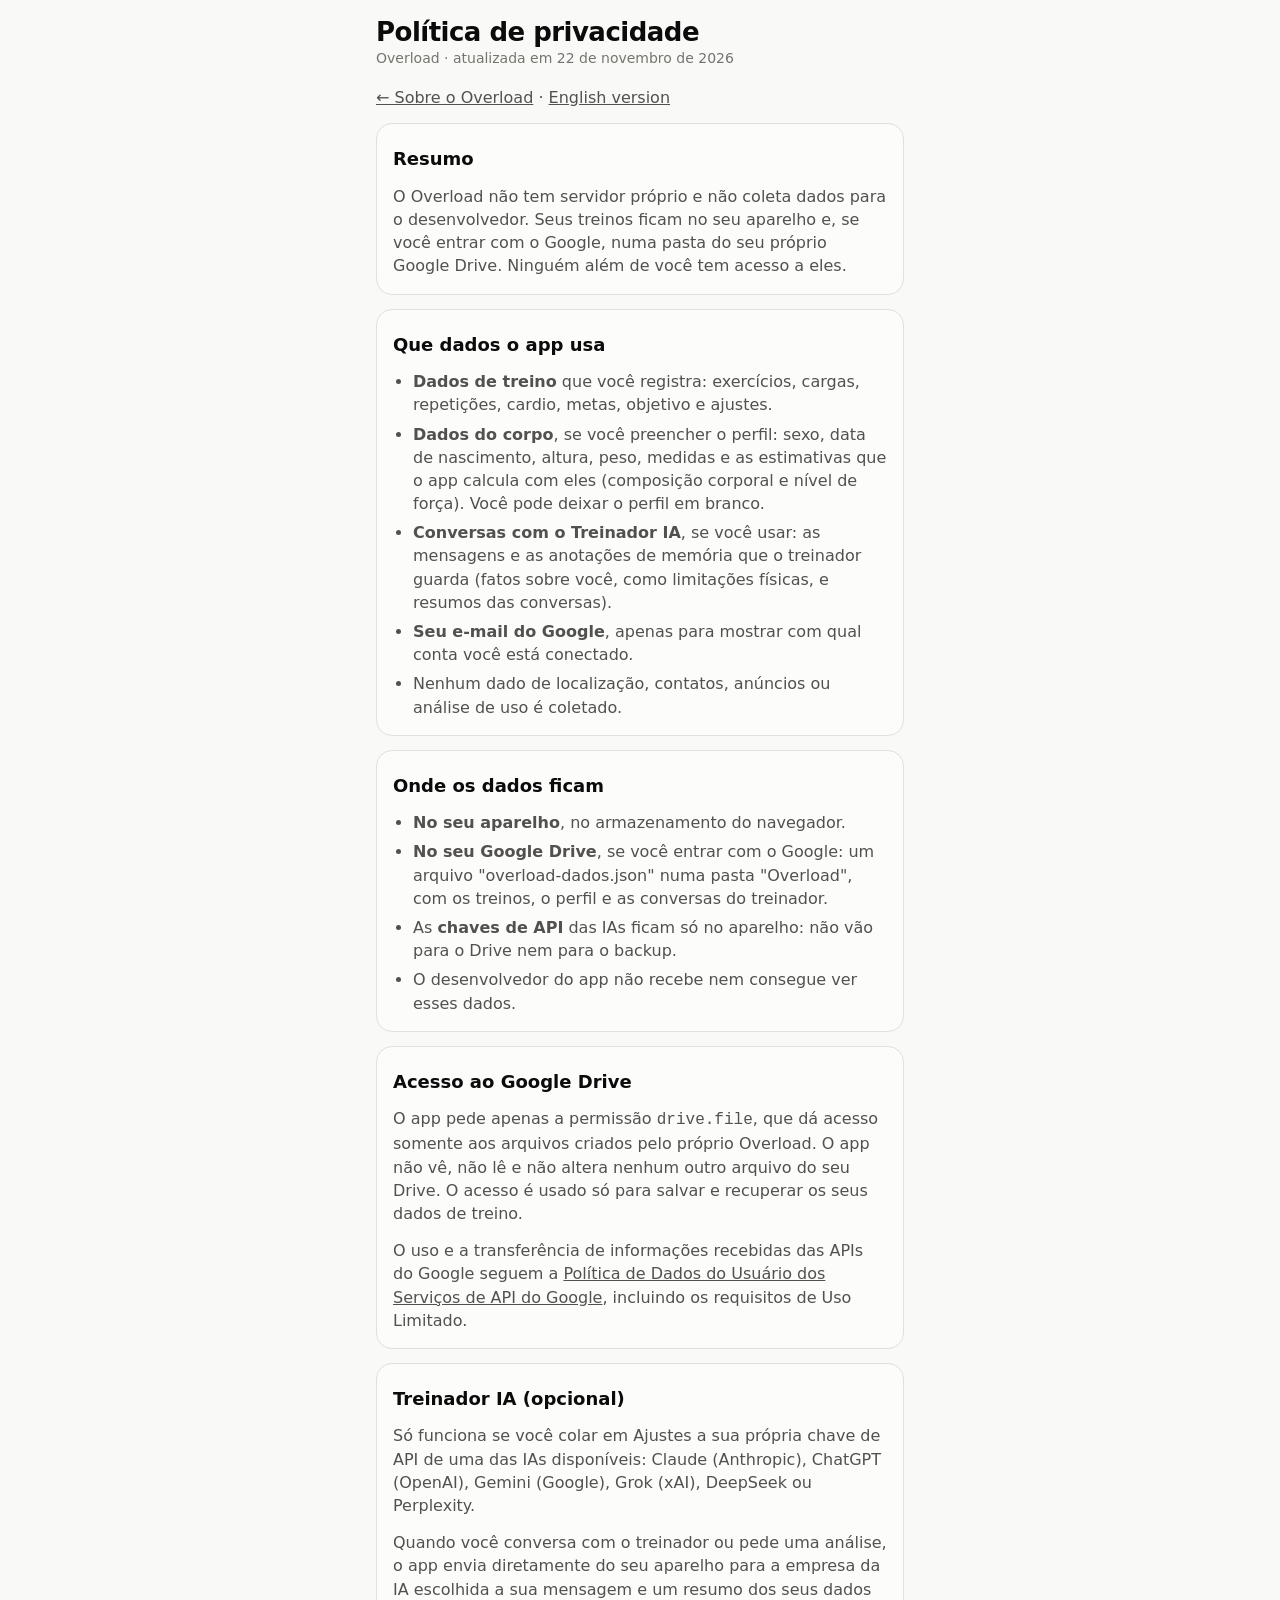
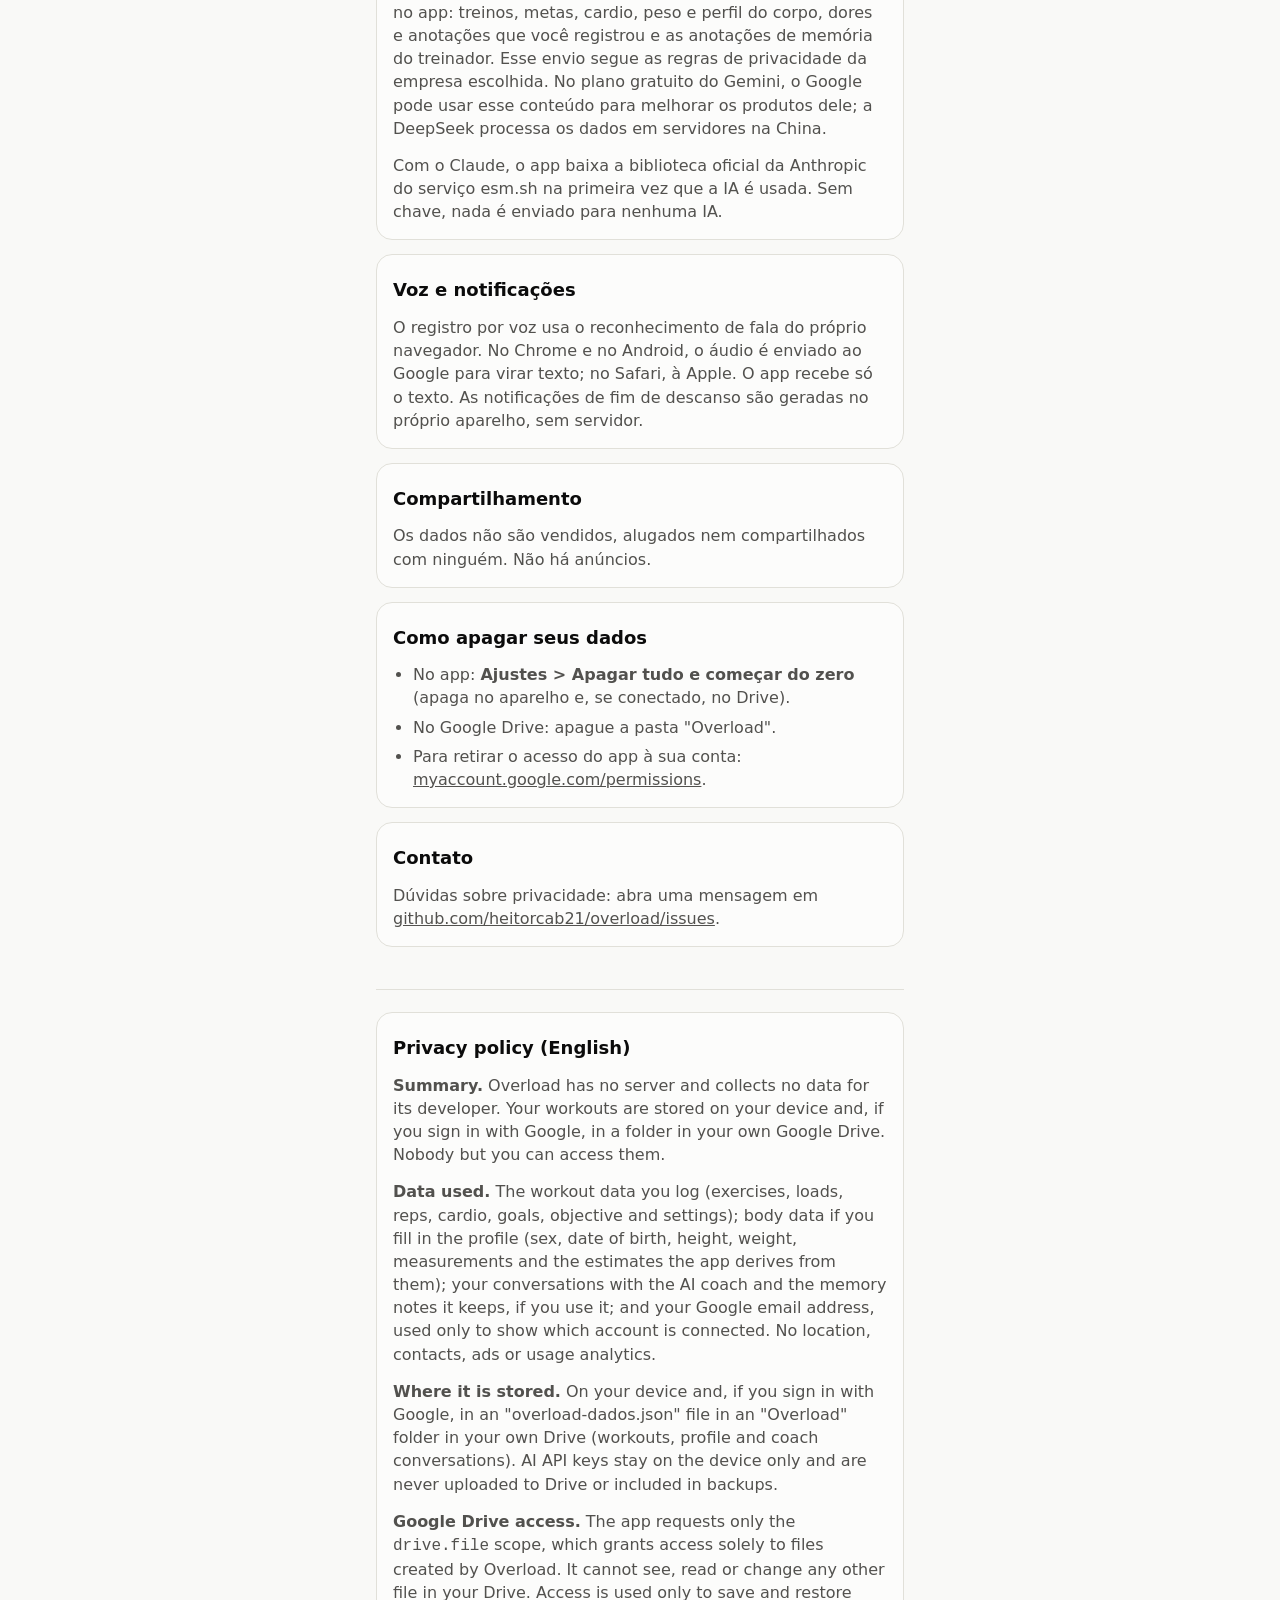
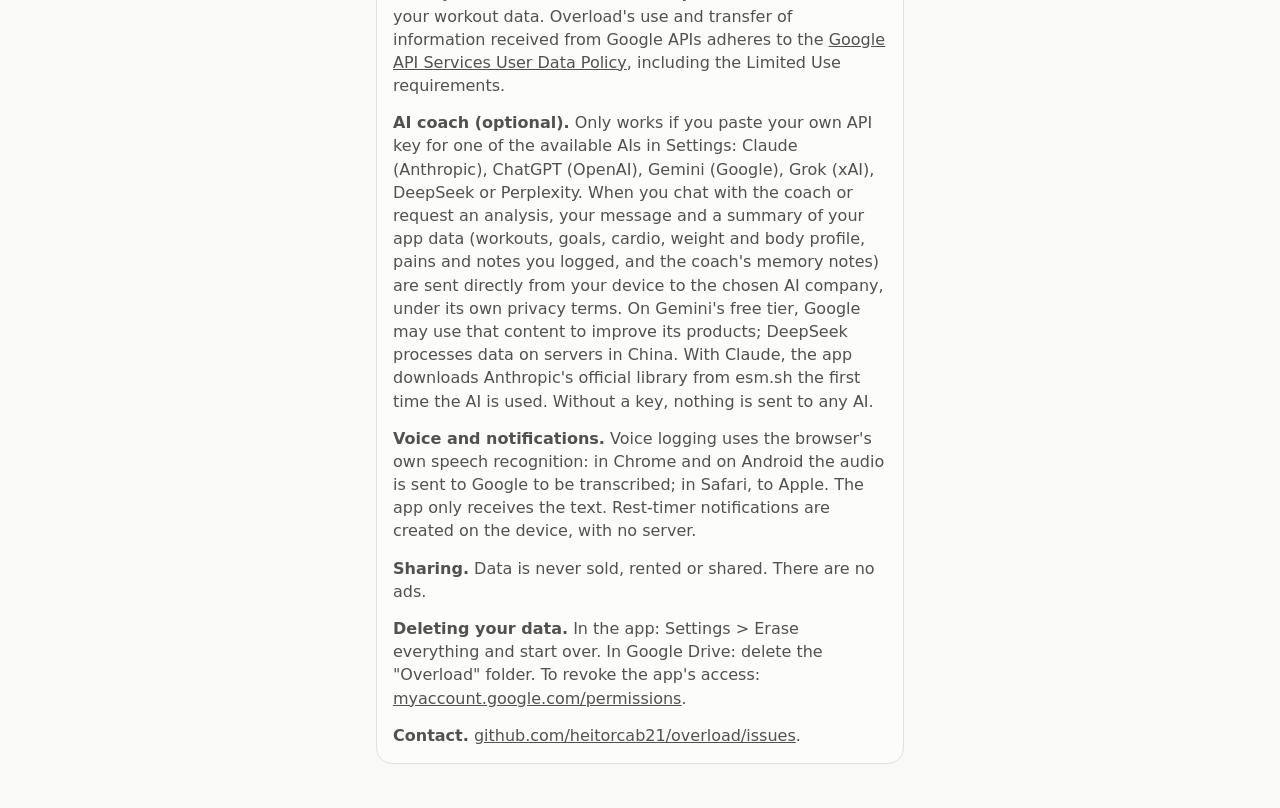
==== commit 8f99d510: "Privacidade e README atualizados, metas de séries em 30 dias, prévia do objetivo correta e ajuste da" ====
--- a/privacidade.html
+++ b/privacidade.html
@@ -17,7 +17,7 @@
 </head>
 <body>
   <main id="view" class="page">
-    <div class="head"><div class="grow"><h1>Política de privacidade</h1><p class="sub">Overload · atualizada em 13 de novembro de 2026</p></div></div>
+    <div class="head"><div class="grow"><h1>Política de privacidade</h1><p class="sub">Overload · atualizada em 22 de novembro de 2026</p></div></div>
     <div class="stack">
       <p><a href="sobre.html">← Sobre o Overload</a> · <a href="#en">English version</a></p>
 
@@ -29,7 +29,9 @@
       <div class="card stack">
         <h2>Que dados o app usa</h2>
         <ul>
-          <li><b>Dados de treino</b> que você registra: exercícios, cargas, repetições, metas e ajustes.</li>
+          <li><b>Dados de treino</b> que você registra: exercícios, cargas, repetições, cardio, metas, objetivo e ajustes.</li>
+          <li><b>Dados do corpo</b>, se você preencher o perfil: sexo, data de nascimento, altura, peso, medidas e as estimativas que o app calcula com eles (composição corporal e nível de força). Você pode deixar o perfil em branco.</li>
+          <li><b>Conversas com o Treinador IA</b>, se você usar: as mensagens e as anotações de memória que o treinador guarda (fatos sobre você, como limitações físicas, e resumos das conversas).</li>
           <li><b>Seu e-mail do Google</b>, apenas para mostrar com qual conta você está conectado.</li>
           <li>Nenhum dado de localização, contatos, anúncios ou análise de uso é coletado.</li>
         </ul>
@@ -39,7 +41,8 @@
         <h2>Onde os dados ficam</h2>
         <ul>
           <li><b>No seu aparelho</b>, no armazenamento do navegador.</li>
-          <li><b>No seu Google Drive</b>, se você entrar com o Google: um arquivo "overload-dados.json" numa pasta "Overload".</li>
+          <li><b>No seu Google Drive</b>, se você entrar com o Google: um arquivo "overload-dados.json" numa pasta "Overload", com os treinos, o perfil e as conversas do treinador.</li>
+          <li>As <b>chaves de API</b> das IAs ficam só no aparelho: não vão para o Drive nem para o backup.</li>
           <li>O desenvolvedor do app não recebe nem consegue ver esses dados.</li>
         </ul>
       </div>
@@ -52,7 +55,14 @@
 
       <div class="card stack">
         <h2>Treinador IA (opcional)</h2>
-        <p>Só funciona se você colar em Ajustes a sua própria chave de API de uma das IAs disponíveis: Claude (Anthropic), ChatGPT (OpenAI) ou Gemini (Google). Nesse caso, quando você pede uma análise ou faz uma pergunta, o app envia o texto necessário (por exemplo, um resumo dos seus últimos treinos) diretamente do seu aparelho para a empresa da IA escolhida, sob as regras de privacidade dela. No plano gratuito do Gemini, o Google pode usar esse conteúdo para melhorar os produtos dele. A chave fica guardada só no seu aparelho e não vai para o Google Drive. Sem chave, nada é enviado.</p>
+        <p>Só funciona se você colar em Ajustes a sua própria chave de API de uma das IAs disponíveis: Claude (Anthropic), ChatGPT (OpenAI), Gemini (Google), Grok (xAI), DeepSeek ou Perplexity.</p>
+        <p>Quando você conversa com o treinador ou pede uma análise, o app envia diretamente do seu aparelho para a empresa da IA escolhida a sua mensagem e um resumo dos seus dados no app: treinos, metas, cardio, peso e perfil do corpo, dores e anotações que você registrou e as anotações de memória do treinador. Esse envio segue as regras de privacidade da empresa escolhida. No plano gratuito do Gemini, o Google pode usar esse conteúdo para melhorar os produtos dele; a DeepSeek processa os dados em servidores na China.</p>
+        <p>Com o Claude, o app baixa a biblioteca oficial da Anthropic do serviço esm.sh na primeira vez que a IA é usada. Sem chave, nada é enviado para nenhuma IA.</p>
+      </div>
+
+      <div class="card stack">
+        <h2>Voz e notificações</h2>
+        <p>O registro por voz usa o reconhecimento de fala do próprio navegador. No Chrome e no Android, o áudio é enviado ao Google para virar texto; no Safari, à Apple. O app recebe só o texto. As notificações de fim de descanso são geradas no próprio aparelho, sem servidor.</p>
       </div>
 
       <div class="card stack">
@@ -78,9 +88,11 @@
       <div class="card stack" lang="en">
         <h2>Privacy policy (English)</h2>
         <p><b>Summary.</b> Overload has no server and collects no data for its developer. Your workouts are stored on your device and, if you sign in with Google, in a folder in your own Google Drive. Nobody but you can access them.</p>
-        <p><b>Data used.</b> The workout data you log (exercises, loads, reps, goals and settings) and your Google email address, used only to show which account is connected. No location, contacts, ads or usage analytics.</p>
+        <p><b>Data used.</b> The workout data you log (exercises, loads, reps, cardio, goals, objective and settings); body data if you fill in the profile (sex, date of birth, height, weight, measurements and the estimates the app derives from them); your conversations with the AI coach and the memory notes it keeps, if you use it; and your Google email address, used only to show which account is connected. No location, contacts, ads or usage analytics.</p>
+        <p><b>Where it is stored.</b> On your device and, if you sign in with Google, in an "overload-dados.json" file in an "Overload" folder in your own Drive (workouts, profile and coach conversations). AI API keys stay on the device only and are never uploaded to Drive or included in backups.</p>
         <p><b>Google Drive access.</b> The app requests only the <code>drive.file</code> scope, which grants access solely to files created by Overload. It cannot see, read or change any other file in your Drive. Access is used only to save and restore your workout data. Overload's use and transfer of information received from Google APIs adheres to the <a href="https://developers.google.com/terms/api-services-user-data-policy" rel="noopener">Google API Services User Data Policy</a>, including the Limited Use requirements.</p>
-        <p><b>AI coach (optional).</b> Only works if you paste your own API key for one of the available AIs in Settings: Claude (Anthropic), ChatGPT (OpenAI) or Gemini (Google). Then, when you request an analysis or ask a question, the required text (for example, a summary of your recent workouts) is sent directly from your device to the chosen AI company, under its own privacy terms. On Gemini's free tier, Google may use that content to improve its products. The key is stored only on your device and is never uploaded to Google Drive. Without a key, nothing is sent.</p>
+        <p><b>AI coach (optional).</b> Only works if you paste your own API key for one of the available AIs in Settings: Claude (Anthropic), ChatGPT (OpenAI), Gemini (Google), Grok (xAI), DeepSeek or Perplexity. When you chat with the coach or request an analysis, your message and a summary of your app data (workouts, goals, cardio, weight and body profile, pains and notes you logged, and the coach's memory notes) are sent directly from your device to the chosen AI company, under its own privacy terms. On Gemini's free tier, Google may use that content to improve its products; DeepSeek processes data on servers in China. With Claude, the app downloads Anthropic's official library from esm.sh the first time the AI is used. Without a key, nothing is sent to any AI.</p>
+        <p><b>Voice and notifications.</b> Voice logging uses the browser's own speech recognition: in Chrome and on Android the audio is sent to Google to be transcribed; in Safari, to Apple. The app only receives the text. Rest-timer notifications are created on the device, with no server.</p>
         <p><b>Sharing.</b> Data is never sold, rented or shared. There are no ads.</p>
         <p><b>Deleting your data.</b> In the app: Settings &gt; Erase everything and start over. In Google Drive: delete the "Overload" folder. To revoke the app's access: <a href="https://myaccount.google.com/permissions" rel="noopener">myaccount.google.com/permissions</a>.</p>
         <p><b>Contact.</b> <a href="https://github.com/heitorcab21/overload/issues">github.com/heitorcab21/overload/issues</a>.</p>
--- a/css/app.css
+++ b/css/app.css
@@ -19,7 +19,7 @@
   --good-ink: #006300;
   --crit: #d03b3b;
   --shadow: 0 8px 30px rgba(0, 0, 0, .12);
-  --tab-h: 62px;
+  --tab-h: 68px;
   --safe-b: env(safe-area-inset-bottom, 0px);
   --safe-t: env(safe-area-inset-top, 0px);
 }
@@ -62,6 +62,9 @@
 
 * { box-sizing: border-box; }
 html { -webkit-text-size-adjust: 100%; }
+/* nunca deixa a página rolar para os lados: no celular o app fica sempre centralizado */
+html, body { width: 100%; max-width: 100%; overflow-x: hidden; overflow-x: clip; }
+img, svg, video, table, pre { max-width: 100%; }
 body {
   margin: 0;
   background: var(--bg);
@@ -69,6 +72,7 @@
   font: 16px/1.45 system-ui, -apple-system, "Segoe UI", Roboto, sans-serif;
   -webkit-tap-highlight-color: transparent;
   overscroll-behavior-y: contain;
+  touch-action: manipulation; /* sem zoom de toque duplo, que tirava a tela do centro */
 }
 body.no-scroll { overflow: hidden; }
 [hidden] { display: none !important; }
@@ -196,7 +200,7 @@
 #tabbar a {
   flex: 1; max-width: 112px; height: var(--tab-h);
   display: grid; place-items: center; align-content: center; gap: 3px;
-  font-size: 11px; font-weight: 600; text-decoration: none; color: var(--muted);
+  font-size: 12px; font-weight: 600; text-decoration: none; color: var(--muted);
 }
 #tabbar a.on { color: var(--ink); }
 #tabbar a.on .ic { color: var(--accent); }
@@ -232,6 +236,7 @@
 input[type="text"], input[type="password"], input[type="search"], input[type="number"], select, textarea {
   width: 100%; min-height: 46px; padding: 0 12px;
   border-radius: 12px; border: 1px solid var(--line); background: var(--bg); color: var(--ink);
+  font-size: max(16px, 1em); /* abaixo de 16px o iPhone dá zoom ao tocar e a tela fica deslocada */
 }
 textarea { padding: 10px 12px; min-height: 80px; resize: vertical; }
 .stepper {
@@ -281,7 +286,10 @@
 .dots i.done { background: var(--good); }
 .dots i.cur { background: var(--accent); }
 .ex-name { display: flex; align-items: flex-start; gap: 6px; }
-.ex-name h1 { flex: 1; font-size: 28px; }
+.ex-name h1 { flex: 1; min-width: 0; font-size: 28px; overflow-wrap: anywhere; }
+.how-btn { display: inline-flex; align-items: center; gap: 4px; flex: none; margin-top: 4px; padding: 5px 10px 5px 7px; border: 0; border-radius: 999px; background: var(--accent); color: var(--accent-ink); font-weight: 700; font-size: 13px; box-shadow: 0 3px 10px rgba(0,0,0,.2); }
+.how-btn .ic { width: 19px; height: 19px; }
+.how-btn:active { transform: scale(.96); }
 .target { display: grid; gap: 4px; margin: 14px 0; padding: 14px 16px; border-radius: 16px; background: var(--surface); border: 1px solid var(--line); }
 .target .big { font-size: 22px; font-weight: 700; letter-spacing: -.01em; }
 .target .note { color: var(--ink-2); font-size: 14px; }
@@ -294,13 +302,18 @@
 .set .edit-ic .ic { width: 18px; height: 18px; color: var(--muted); display: block; }
 .check { display: flex; align-items: center; gap: 10px; min-height: 44px; font-weight: 600; }
 .check input { width: 22px; height: 22px; accent-color: var(--accent); }
-.set-edit { display: grid; grid-template-columns: 26px 1fr auto 1fr 44px; align-items: center; gap: 8px; }
+.set-edit { display: grid; grid-template-columns: 26px 1fr auto 1fr auto 40px; align-items: center; gap: 6px; }
 .set-edit .i { width: 26px; height: 26px; border-radius: 50%; display: grid; place-items: center; background: var(--surface-2); color: var(--muted); font-size: 13px; font-weight: 600; }
 .set-edit input { text-align: center; font-weight: 700; font-variant-numeric: tabular-nums; }
 .load-row { cursor: text; }
 .load-row input { width: 92px; flex: none; text-align: center; font-weight: 700; }
 .set.done .i { background: var(--good); color: #fff; }
 .set.done .i .ic { width: 16px; height: 16px; }
+.set.warm { opacity: .7; border-style: dashed; }
+.set.warm .v { font-size: 15px; }
+.ex-actions { display: flex; flex-wrap: nowrap; gap: 8px; margin: 2px 0 10px; }
+.ex-actions .btn { flex: 1; min-width: 0; white-space: nowrap; font-size: 13px; padding-left: 8px; padding-right: 8px; justify-content: center; }
+.ex-actions .btn .ic { width: 16px; height: 16px; }
 .set.cur { border-color: var(--accent); }
 .set.cur .i { background: var(--accent); color: var(--accent-ink); }
 .set.todo { background: transparent; border-style: dashed; color: var(--muted); }
@@ -447,11 +460,571 @@
 /* Primeiro acesso */
 .hero { padding: 28px 0 8px; display: grid; gap: 10px; }
 .hero .logo { width: 64px; height: 64px; }
+.lang-seg { max-width: 360px; margin-right: 52px; }
+.lang-seg button { font-size: 13px; }
 .tpl { text-align: left; display: grid; gap: 4px; width: 100%; padding: 16px; border-radius: 16px; border: 1px solid var(--line); background: var(--surface); }
-.tpl b { font-size: 17px; }
-.tpl span { color: var(--ink-2); font-size: 14px; }
+.tpl b { font-size: 17px; font-weight: 700; }
+.tpl span { color: var(--muted); font-size: 14px; font-weight: 400; }
 
 @media (min-width: 620px) {
   .sheet { align-items: center; }
   .sheet-card { border-radius: 22px; }
 }
+
+/* origem do 1RM */
+.src-box { padding: 10px 12px; border-radius: 10px; background: var(--surface-2); color: var(--ink-2); line-height: 1.45; }
+.warn-text { color: var(--warn, #d97706); }
+
+/* fotos de execução */
+.ex-photos { margin: 4px 0 8px; display: grid; grid-template-columns: 1fr 1fr; gap: 6px; }
+.ex-photos img { width: 100%; height: auto; aspect-ratio: 3 / 2; object-fit: cover; border-radius: 10px; background: var(--surface-2); }
+.ex-photos figcaption { grid-column: 1 / -1; font-size: 12px; color: var(--muted); text-align: center; }
+
+/* nível de força e evolução por exercício */
+.top-chip { flex: none; padding: 4px 10px; border-radius: 999px; background: var(--accent); color: var(--accent-ink); font-weight: 700; font-size: 13px; white-space: nowrap; }
+.strength-card .big-num { color: var(--accent); }
+.strength-list .item { gap: 12px; align-items: center; }
+.strength-list .item .grow { min-width: 0; display: grid; gap: 6px; }
+.ex-evo-head { text-decoration: none; color: inherit; gap: 10px; align-items: flex-start; }
+.good-text { color: var(--good); font-weight: 600; }
+.top-link { color: var(--accent); font-weight: 700; text-decoration: none; white-space: nowrap; }
+.link-card { text-decoration: none; color: inherit; }
+.link-card .ic { color: var(--muted); }
+.top-chip.big { font-size: 18px; padding: 6px 14px; }
+.strength-row { text-decoration: none; color: inherit; }
+
+/* importar de texto */
+.imp-item { padding: 12px 0; border-top: 1px solid var(--line); }
+.imp-item:first-of-type { border-top: 0; }
+#impText { min-height: 220px; font-family: ui-monospace, Menlo, Consolas, monospace; font-size: 16px; }
+a.tpl { text-decoration: none; color: inherit; display: grid; }
+.tpl-import { border: 2px solid var(--accent); background: color-mix(in srgb, var(--accent) 10%, var(--surface)); }
+.tpl-import b { display: inline-flex; align-items: center; gap: 6px; }
+.tpl-import .ic { width: 18px; height: 18px; color: var(--accent); }
+
+/* consulta rápida de força */
+.quick-part summary { display: flex; align-items: center; gap: 10px; padding: 12px 2px; cursor: pointer; list-style: none; }
+.quick-part summary::-webkit-details-marker { display: none; }
+.quick-part summary b { flex: 1; }
+.quick-part[open] summary .ic { transform: rotate(180deg); }
+.quick-part + .quick-part { border-top: 1px solid var(--line); }
+.quick-out { display: grid; gap: 8px; justify-items: start; min-height: 74px; padding: 12px; border-radius: 12px; background: var(--surface-2); }
+.quick-out .meter { width: 100%; }
+
+/* card para stories */
+.story-preview { display: block; width: min(100%, 300px); aspect-ratio: 9 / 16; margin: 4px auto 8px; border-radius: 16px; box-shadow: var(--shadow); }
+.story-btn { background: linear-gradient(135deg, #eb6834, #c13584); color: #fff; border: 0; }
+
+/* ---------- Animações sutis (só CSS; desligadas para quem prefere menos movimento) ---------- */
+@media (prefers-reduced-motion: no-preference) {
+  @keyframes fadeUp { from { opacity: 0; transform: translateY(8px); } to { opacity: 1; transform: none; } }
+  @keyframes popIn { 0% { transform: scale(1); } 40% { transform: scale(1.035); } 100% { transform: scale(1); } }
+  @keyframes checkIn { from { transform: scale(0) rotate(-30deg); } to { transform: scale(1) rotate(0); } }
+  @keyframes meterIn { from { transform: scaleX(0); } }
+  @keyframes shine { 0%, 100% { transform: rotate(0) scale(1); } 30% { transform: rotate(-12deg) scale(1.25); } 60% { transform: rotate(8deg) scale(1.1); } }
+  @keyframes sheetUp { from { transform: translateY(24px); opacity: 0; } }
+  @keyframes fadeIn { from { opacity: 0; } }
+
+  /* tela nova: o conteúdo sobe de leve, cartões um após o outro */
+  #view.enter > .head, #view.enter > .hero { animation: fadeUp .22s ease-out both; }
+  #view.enter > .stack > *, #view.enter > .card { animation: fadeUp .28s ease-out both; }
+  #view.enter > .stack > :nth-child(2) { animation-delay: .04s; }
+  #view.enter > .stack > :nth-child(3) { animation-delay: .08s; }
+  #view.enter > .stack > :nth-child(4) { animation-delay: .12s; }
+  #view.enter > .stack > :nth-child(n+5) { animation-delay: .16s; }
+
+  /* barras de progresso enchem ao aparecer */
+  #view.enter .meter i, .quick-out .meter i { transform-origin: left; animation: meterIn .6s cubic-bezier(.2, .8, .2, 1) both; }
+
+  /* série registrada: pulinho e o ✓ entrando */
+  .set.pop { animation: popIn .35s ease-out; }
+  .set.pop .i .ic { animation: checkIn .3s cubic-bezier(.3, 1.6, .5, 1) both; }
+
+  /* recorde: o troféu dá uma balançada */
+  .badge.up .ic { animation: shine 1s ease-in-out .3s 2; }
+
+  /* folhas e avisos */
+  .sheet { animation: fadeIn .18s ease-out; }
+  .sheet-card { animation: sheetUp .24s cubic-bezier(.2, .8, .2, 1); }
+  @keyframes toastIn { from { opacity: 0; transform: translate(-50%, 8px); } }
+  .toast { animation: toastIn .2s ease-out; }
+
+  /* toques respondem um pouco mais */
+  .chip:active, .set:active, .item:active, .tpl:active { transform: scale(.98); }
+  .chip, .set, .item, .tpl { transition: transform .1s, background-color .15s; }
+}
+
+/* modos do gráfico e comparação com o mês passado */
+.evo-modes { gap: 8px; flex-wrap: wrap; }
+.seg.sm button { padding: 6px 10px; font-size: 13px; min-height: 32px; white-space: nowrap; }
+.delta { font-size: 12px; font-weight: 700; color: var(--muted); }
+.delta.up { color: var(--good); }
+.delta.down { color: #d03b3b; }
+
+/* fotos de execução viram um "GIF": alternam início e fim do movimento (com menos movimento, ficam lado a lado) */
+@media (prefers-reduced-motion: no-preference) {
+  .ex-photos { grid-template-columns: 1fr; }
+  .ex-photos img { grid-area: 1 / 1; }
+  .ex-photos figcaption { grid-area: 2 / 1; }
+  .ex-photos img:nth-of-type(2) { animation: exSwap 2.6s ease-in-out infinite; }
+  @keyframes exSwap { 0%, 38% { opacity: 0; } 50%, 88% { opacity: 1; } 100% { opacity: 0; } }
+}
+
+/* botão Feito quando a série vai contar como aquecimento */
+:root { --warm: #5aa9e6; }
+.btn.primary.warm-mode { background: var(--warm); color: #06243a; }
+.warm-hint { color: var(--warm); font-weight: 600; margin-top: -4px; }
+
+/* primeiro acesso: montar o próprio treino e título em laranja */
+.tpl-own b { color: var(--ink); font-weight: 800; display: inline-flex; align-items: center; gap: 6px; }
+.tpl-own .ic { width: 18px; height: 18px; }
+.accent-title { color: var(--accent); margin-top: 6px; display: flex; align-items: center; gap: 8px; }
+
+/* primeiro acesso: separador "ou" e opções numeradas */
+.or-sep { display: flex; align-items: center; gap: 12px; color: var(--muted); font-size: 13px; font-weight: 700; text-transform: uppercase; letter-spacing: .08em; margin: 2px 0; }
+.or-sep::before, .or-sep::after { content: ''; flex: 1; height: 1px; background: var(--line); }
+.num-tag { display: inline-grid; place-items: center; width: 22px; height: 22px; border-radius: 50%; background: var(--accent); color: var(--accent-ink); font-size: 13px; font-weight: 800; flex: none; }
+.tpl-own b { gap: 8px; }
+
+/* montar treino no primeiro acesso */
+.builder-ex.on { background: color-mix(in srgb, var(--accent) 10%, transparent); }
+.builder-ex .bx { display: grid; place-items: center; width: 28px; height: 28px; border-radius: 50%; border: 1.5px solid var(--axis); flex: none; }
+.builder-ex.on .bx { background: var(--accent); border-color: var(--accent); }
+.builder-ex.on .bx .ic { color: var(--accent-ink); }
+.builder-ex .bx .ic { width: 16px; height: 16px; }
+.builder-sel { margin: 0; }
+.builder-bar { position: sticky; bottom: calc(12px + var(--safe-b)); z-index: 5; }
+.builder-bar .btn { box-shadow: var(--shadow); }
+.builder-tabs .chip { display: inline-flex; align-items: center; gap: 4px; }
+.builder-tabs .chip .ic { width: 16px; height: 16px; }
+
+/* atalhos do treino em destaque, acima da carga */
+.quick-acts { display: grid; grid-auto-flow: column; grid-auto-columns: minmax(0, 1fr); gap: 8px; }
+.quick-acts .qa { display: grid; place-items: center; align-content: center; gap: 2px; min-height: 46px; padding: 5px 6px; border-radius: 14px;
+  border: 1px solid var(--line); background: var(--surface-2); text-align: center; }
+.quick-acts .qa.warm { border: 1.5px solid color-mix(in srgb, var(--warm) 60%, transparent); background: color-mix(in srgb, var(--warm) 14%, var(--surface)); }
+.quick-acts .qa.warm b { color: var(--warm); }
+.quick-acts .qa b { font-size: 13px; line-height: 1.2; text-align: center; display: inline-flex; align-items: center; gap: 4px; }
+.quick-acts .qa b .ic { width: 16px; height: 16px; }
+.quick-acts .qa small { font-size: 11px; color: var(--muted); line-height: 1.2; }
+.quick-acts .qa:active { transform: scale(.97); }
+.hints .warm-li, .hints .warm-li b { color: var(--warm); }
+
+/* atalhos em destaque: laranja nos treinos, verde (Excel/Google Planilhas) nas planilhas */
+:root { --sheet: #1e8e3e; }
+.btn.accent-soft { background: color-mix(in srgb, var(--accent) 14%, var(--surface)); border: 1.5px solid color-mix(in srgb, var(--accent) 55%, transparent); color: var(--accent); font-weight: 700; font-size: 14px; }
+.top-acts .btn { min-height: 52px; padding: 8px 10px; line-height: 1.2; text-align: center; }
+/* só em Metas: planilha em uma linha, mais baixa, para o mapa aparecer */
+.goals-acts .btn { min-height: 40px; padding: 6px 8px; gap: 6px; white-space: nowrap; min-width: 0; overflow: hidden; }
+.goals-acts .btn .ic { flex: none; width: 18px; height: 18px; }
+.goals-acts .btn.sheet-green-soft { font-size: 13.5px; }
+.btn.sheet-green { background: var(--sheet); border-color: var(--sheet); color: #fff; }
+.btn.sheet-green-soft { background: color-mix(in srgb, var(--sheet) 14%, var(--surface)); border: 1.5px solid color-mix(in srgb, var(--sheet) 55%, transparent); color: var(--sheet); font-weight: 700; }
+.sheet-card { border: 1.5px solid color-mix(in srgb, var(--sheet) 45%, var(--line)); scroll-margin-top: 16px; }
+.sheet-card h3 { color: var(--sheet); display: flex; align-items: center; gap: 6px; }
+.sheet-card h3 .ic { width: 18px; height: 18px; }
+@media (prefers-color-scheme: dark) { :root:not([data-theme="light"]) { --sheet: #34a853; } }
+:root[data-theme="dark"] { --sheet: #34a853; }
+
+/* dias da semana tocáveis */
+.week button.wd { display: grid; justify-items: center; gap: 6px; font-size: 12px; font-weight: 600; color: var(--muted); background: none; border: 0; padding: 0; }
+.week button.wd.today { color: var(--ink); }
+.week button.wd:disabled { opacity: .45; cursor: default; }
+.week button.wd:not(:disabled):active i { transform: scale(.92); }
+.past-day { display: flex; align-items: center; gap: 6px; color: var(--warm); font-weight: 600; margin: 4px 0; }
+.past-day .ic { width: 16px; height: 16px; }
+.top-acts .btn.sheet-green-soft { font-size: 14px; }
+.top-acts label.btn { cursor: pointer; }
+.week .missed i { border: 2px dashed var(--muted); opacity: .7; }
+.part-title { color: var(--accent); padding: 6px 4px 2px; }
+
+/* anotação do exercício */
+.ex-note { display: flex; align-items: flex-start; gap: 8px; width: 100%; text-align: left; margin: 2px 0 6px; padding: 6px 10px; border-radius: 10px;
+  border: 1px solid color-mix(in srgb, #e6b450 45%, var(--line)); background: color-mix(in srgb, #e6b450 10%, var(--surface)); color: var(--ink); font-size: 14px; }
+.ex-note .ic { width: 16px; height: 16px; flex: none; margin-top: 2px; color: #e6b450; }
+.ex-note.empty { border-style: dashed; background: transparent; color: var(--muted); font-size: 14px; }
+.ex-note.empty .ic { color: var(--muted); }
+
+/* bi-set e tri-set */
+.sup-tag { display: block; color: var(--accent); font-size: 14px; margin: 4px 0 2px; line-height: 1.35; }
+.sup-tag .ic { width: 16px; height: 16px; vertical-align: -3px; margin-right: 4px; }
+.sup-tag b { white-space: nowrap; margin-right: 4px; }
+.item.in-sup { box-shadow: inset 4px 0 0 var(--accent); }
+.sup-label { color: var(--accent); }
+.link-btn .ic { width: 18px; height: 18px; }
+.link-btn { color: var(--muted); }
+.link-btn.on { color: var(--accent); background: color-mix(in srgb, var(--accent) 14%, transparent); }
+.icon-btn-space { width: 44px; flex: none; }
+.subs .item .ic { color: var(--accent); }
+.btn.warm-soft { background: color-mix(in srgb, var(--warm) 14%, var(--surface)); border: 1.5px solid color-mix(in srgb, var(--warm) 55%, transparent); color: var(--warm); font-weight: 700; }
+.muscle-title { font-size: 13px; font-weight: 700; color: var(--ink-2); margin: 6px 4px 0; }
+
+/* base de cada parte do corpo (Tronco, Braços, Inferiores) agrupando os músculos */
+.part-card { display: grid; gap: 8px; padding: 12px; border-radius: 20px; background: var(--surface); border: 1px solid var(--line); }
+.part-card .part-title { padding: 2px 4px 0; }
+.part-card .muscle-title { margin: 4px 4px -2px; }
+.part-card .card.flat { background: var(--bg); }
+
+/* histórico: marcar série como aquecimento */
+.warm-toggle { padding: 6px 8px; border-radius: 999px; border: 1.5px dashed var(--line); background: transparent; color: var(--muted); font-size: 12px; font-weight: 700; }
+.warm-toggle.on { border: 1.5px solid var(--warm); background: color-mix(in srgb, var(--warm) 16%, transparent); color: var(--warm); }
+.set-edit.is-warm .i { background: color-mix(in srgb, var(--warm) 20%, transparent); color: var(--warm); }
+.set-edit.is-warm input { opacity: .8; }
+.warm-text { color: var(--warm); }
+
+/* cardio */
+.week .cardio i { background: color-mix(in srgb, var(--warm) 22%, transparent); border-color: var(--warm); color: var(--warm); }
+.week .cardio i .ic { width: 16px; height: 16px; }
+.cardio-types { display: flex; flex-wrap: wrap; gap: 6px; }
+.cardio-in { display: flex; align-items: center; gap: 6px; color: var(--warm); }
+.cardio-in .ic { width: 16px; height: 16px; }
+.help-btn { justify-content: flex-start; text-align: left; gap: 10px; min-height: 58px; }
+.help-btn small { color: var(--muted); font-weight: 400; font-size: 12px; }
+.help-btn .ic:first-child { color: var(--accent); }
+#tabbar .tab-label { text-align: center; line-height: 1.1; }
+#tabbar a[data-tab="ajustes"] .tab-label { font-size: 11px; }
+
+/* rotinas de cardio */
+.croutine { display: grid; gap: 6px; padding: 12px 0; border-top: 1px solid var(--line); }
+.croutine:first-of-type { border-top: 0; padding-top: 0; }
+.step-up { color: var(--good); font-weight: 600; }
+.step-hold { color: var(--ink-2); }
+.step-down { color: #d97706; }
+.cblock { display: grid; gap: 8px; padding: 12px; border-radius: 16px; background: var(--surface); border: 1px solid var(--line); }
+.cblock.int { border-color: color-mix(in srgb, var(--accent) 45%, var(--line)); }
+.cblock b { display: inline-flex; align-items: center; gap: 6px; }
+.cblock b .ic { width: 16px; height: 16px; color: var(--accent); }
+.three { display: grid; grid-template-columns: repeat(3, minmax(0, 1fr)); gap: 8px; }
+.field.mini { font-size: 12px; gap: 4px; }
+.field.mini input { min-height: 40px; padding: 0 8px; }
+.rpe { display: grid; grid-template-columns: repeat(5, 1fr); gap: 6px; }
+.rpe .chip { justify-content: center; }
+/* cronômetro */
+.crun { display: grid; justify-items: center; gap: 6px; padding: 28px 16px; margin-top: 8px; border-radius: 24px; background: var(--surface); text-align: center; }
+.crun.phase-work { background: color-mix(in srgb, var(--accent) 28%, var(--surface)); }
+.crun.phase-rest { background: color-mix(in srgb, var(--warm) 22%, var(--surface)); }
+.crun-phase { font-size: 30px; font-weight: 800; letter-spacing: -.01em; }
+.crun-round { font-weight: 600; color: var(--ink-2); min-height: 1.2em; }
+.crun-clock { font-size: 96px; font-weight: 800; line-height: 1; letter-spacing: -.03em; margin: 8px 0; }
+.crun-target { font-size: 18px; font-weight: 700; color: var(--ink); min-height: 1.3em; }
+.crun .meter { width: 100%; margin: 6px 0; }
+.crun-btns { display: grid; grid-template-columns: 1fr 1fr; gap: 8px; margin-top: 12px; }
+.crun-btns .big { grid-column: 1 / -1; }
+
+/* treinos salvos */
+button.plain { background: none; border: 0; padding: 0; text-align: left; color: inherit; }
+.btn.danger-soft { background: transparent; border: 1.5px solid color-mix(in srgb, #d03b3b 60%, var(--line)); color: #e05555; font-weight: 700; }
+.ex-goals-head { padding: 6px 4px 0; }
+.save-why { margin: 6px 4px 0; text-align: center; }
+
+/* contagem de segurança nos botões de confirmar */
+.wait-n { display: inline-grid; place-items: center; min-width: 1.6em; height: 1.6em; margin-left: 8px; border-radius: 99px; background: color-mix(in srgb, currentColor 18%, transparent); font-variant-numeric: tabular-nums; font-size: .85em; }
+.confirm-list { margin: 0; padding-left: 20px; display: grid; gap: 6px; }
+.wipe-what { margin: 6px 0 0; padding-left: 18px; display: grid; gap: 3px; font-weight: 400; }
+
+/* tela de treino: Feito fixo na barra de baixo */
+.w-bar .w-done { width: 100%; max-width: 528px; min-height: 54px; }
+body.no-tabs #view:has(.w-done) { padding-bottom: calc(320px + var(--safe-b)); }
+/* carga e repetições na barra de baixo, compactas */
+.w-bar .w-steps { width: 100%; max-width: 528px; gap: 8px; }
+.w-bar .stepper { grid-template-columns: 40px 1fr 40px; gap: 2px 4px; padding: 4px 6px 6px; border-radius: 12px; }
+.w-bar .stepper-label { font-size: 10.5px; }
+.w-bar .stepper input { min-height: 38px; font-size: 22px; }
+.w-bar .stepper .icon-btn { width: 40px; height: 38px; min-height: 38px; }
+.todo-load { color: var(--accent); font-weight: 600; }
+.note-link { display: inline-flex; align-items: center; gap: 4px; border: 0; background: none; padding: 0; color: #e6b450; font: inherit; font-weight: 600; }
+.note-link .ic { width: 14px; height: 14px; }
+.ex-info { margin: 12px 0 6px; line-height: 1.5; }
+.target-mini { display: flex; align-items: baseline; gap: 10px; margin: 4px 0 10px; padding: 8px 14px; border-radius: 12px; background: var(--surface); border: 1px solid var(--line); }
+.target-mini span { font-size: 11px; font-weight: 700; letter-spacing: .06em; text-transform: uppercase; color: var(--muted); }
+.target-mini b { font-size: 17px; }
+.plan-lead { font-size: 17px; line-height: 1.4; color: var(--ink); margin: 2px 0 6px; }
+.plan-lead b { color: var(--accent); }
+.btn.accent-soft.dashed { border-style: dashed; }
+
+/* perfil: opcionais travados até os obrigatórios */
+.opt-fields { border: 0; padding: 0; margin: 0; min-width: 0; display: grid; gap: 12px; }
+.opt-fields[disabled] .field { opacity: .4; }
+.opt-fields:not([disabled]) .opt-lock { display: none; }
+.opt-lock { color: var(--accent) !important; font-weight: 600; }
+
+/* "+ Série a mais" e o × da série acrescentada */
+.set.add-set { width: 100%; justify-content: center; gap: 6px; border: 1.5px dashed var(--line); background: transparent; color: var(--ink); font-weight: 700; font-size: 14px; min-height: 40px; padding: 6px 14px; }
+.set.add-set .ic { width: 16px; height: 16px; }
+.set.add-set:active { transform: scale(.98); }
+.set .set-del { margin-left: auto; border: 0; background: transparent; color: var(--muted); width: 32px; height: 32px; display: grid; place-items: center; border-radius: 8px; }
+.set .set-del .ic { width: 16px; height: 16px; }
+.set.cur .set-del { margin-left: 6px; }
+.meta-add { margin-left: auto; display: inline-flex; align-items: center; gap: 4px; border: 1.5px dashed var(--line); background: transparent; color: var(--ink); font: inherit; font-size: 13px; font-weight: 700; border-radius: 99px; padding: 5px 11px; }
+.meta-add .ic { width: 14px; height: 14px; }
+.meta-add:active { transform: scale(.96); }
+.target-mini { align-items: center; }
+.target-head { display: flex; align-items: center; gap: 8px; }
+
+/* sininho na barra do descanso */
+.rest .rest-bell { display: grid; place-items: center; width: 38px; padding: 0; color: var(--accent); }
+.rest .rest-bell .ic { width: 18px; height: 18px; }
+#view > .quick-acts { margin: 2px 0 10px; }
+/* mesma forma do botão de treino, na cor do cardio (a mesma da semana) */
+.btn.cardio-soft { background: color-mix(in srgb, var(--warm) 14%, var(--surface)); border: 1.5px solid color-mix(in srgb, var(--warm) 55%, transparent); color: var(--warm); font-weight: 700; font-size: 14px; }
+.opt-why { text-transform: none; letter-spacing: 0; font-weight: 600; color: var(--muted); }
+
+/* Treinador (conversa com a IA): botão flutuante acima das abas */
+/* botão do Treinador: ícone da IA + nome; some enquanto a tela rola para baixo */
+.coach-fab { position: fixed; right: max(16px, env(safe-area-inset-right, 0px)); bottom: calc(var(--tab-h) + var(--safe-b) + 12px); z-index: 19;
+  display: inline-flex; align-items: center; gap: 8px; padding: 5px 14px 5px 5px; border-radius: 99px;
+  border: 1px solid color-mix(in srgb, var(--data) 50%, var(--line)); background: color-mix(in srgb, var(--data) 16%, var(--surface));
+  color: var(--ink); font: inherit; font-weight: 700; font-size: 14px; box-shadow: 0 6px 18px rgba(0, 0, 0, .35); transition: transform .22s ease, opacity .22s ease; }
+.coach-fab .coach-ic { width: 32px; height: 32px; border-radius: 50%; display: grid; place-items: center; background: color-mix(in srgb, var(--data) 22%, transparent); color: var(--data); }
+.coach-fab .coach-ic .ic { width: 19px; height: 19px; }
+.coach-fab:active { transform: scale(.96); }
+.coach-fab.away { transform: translateY(90px); opacity: 0; pointer-events: none; }
+@media (prefers-reduced-motion: reduce) { .coach-fab { transition: none; } }
+body.has-coach #view { padding-bottom: calc(var(--tab-h) + var(--safe-b) + 76px); }
+.ic.prov { stroke: none; }
+.coach { display: flex; flex-direction: column; gap: 12px; min-height: 0; flex: 1; }
+/* janela do Treinador: centralizada, com a cor da IA em uso */
+.coach-card { --ai: #1A73E8; border: 1.5px solid var(--ai) !important; box-shadow: 0 0 0 4px color-mix(in srgb, var(--ai) 14%, transparent), var(--shadow); }
+.coach-card.prov-claude { --ai: #D97757; }
+.coach-card.prov-openai { --ai: #10A37F; }
+@media (prefers-color-scheme: dark) { :root:not([data-theme="light"]) .coach-card.prov-gemini { --ai: #4C8DF6; } }
+:root[data-theme="dark"] .coach-card.prov-gemini { --ai: #4C8DF6; }
+.sheet:has(.coach-card) { align-items: center; padding: max(12px, var(--safe-t)) 12px calc(12px + var(--safe-b)); }
+/* a janela não rola inteira: só as mensagens rolam, então o × e a caixa de texto ficam sempre à vista */
+.sheet .coach-card { border-radius: 24px; max-height: min(86vh, 760px); padding: 18px 14px 14px; display: flex; flex-direction: column; overflow: hidden; }
+.sheet .coach-card .coach-memory { overflow-y: auto; min-height: 0; }
+.coach-head { display: flex; align-items: center; justify-content: space-between; gap: 8px; padding-right: 44px; } /* espaço para o × da janela */
+.coach-head h2 { display: inline-flex; align-items: center; gap: 8px; margin: 0; padding-right: 0; }
+.coach-head h2 .ic, .sheet-card > h2 .ic { color: var(--ai, var(--data)); }
+.coach-log { display: flex; flex-direction: column; gap: 10px; flex: 1 1 auto; min-height: 120px; overflow-y: auto; padding: 4px 2px; scroll-behavior: smooth; overscroll-behavior: contain; }
+.coach-head, .coach-sugs, .coach-form { flex: none; }
+.coach-log > p.muted { margin: auto 8px; text-align: center; }
+.msg { max-width: 86%; padding: 10px 14px; border-radius: 18px; font-size: 15px; line-height: 1.5; box-shadow: 0 1px 2px rgba(0, 0, 0, .08); animation: msgIn .18s ease-out; }
+@keyframes msgIn { from { opacity: 0; transform: translateY(4px); } }
+.msg p { margin: 0 0 6px; } .msg p:last-child { margin: 0; }
+.msg ul { margin: 2px 0 6px; padding-left: 18px; } .msg li { margin: 2px 0; }
+.msg.me { align-self: flex-end; background: color-mix(in srgb, var(--ai, var(--data)) 20%, var(--surface)); border: 1px solid color-mix(in srgb, var(--ai, var(--data)) 40%, transparent); color: var(--ink); border-bottom-right-radius: 6px; }
+.msg.ai { align-self: flex-start; background: var(--surface-2); border: 1px solid var(--line); border-bottom-left-radius: 6px; }
+.msg.err { opacity: .75; }
+.msg.ai.err { color: #e05555; }
+.msg.typing { display: inline-flex; gap: 4px; }
+.msg.typing span { width: 7px; height: 7px; border-radius: 50%; background: var(--ai, var(--muted)); animation: coachdot 1s infinite ease-in-out; }
+.msg.typing span:nth-child(2) { animation-delay: .15s; } .msg.typing span:nth-child(3) { animation-delay: .3s; }
+@keyframes coachdot { 0%, 80%, 100% { opacity: .3; transform: translateY(0); } 40% { opacity: 1; transform: translateY(-3px); } }
+@media (prefers-reduced-motion: reduce) { .msg.typing span, .msg { animation: none; } }
+.coach-sugs { display: flex; flex-direction: column; align-items: flex-end; gap: 6px; }
+.coach-sugs .chip { flex: none; white-space: nowrap; font-size: 13.5px; padding: 6px 12px; min-height: 0; border: 1px solid color-mix(in srgb, var(--ai, var(--data)) 45%, var(--line)); background: color-mix(in srgb, var(--ai, var(--data)) 8%, var(--surface)); color: var(--ink); border-radius: 99px; }
+.coach-form { display: flex; gap: 6px; align-items: flex-end; padding: 5px 5px 5px 16px; border-radius: 26px; background: var(--surface-2); border: 1.5px solid var(--line); transition: border-color .15s, box-shadow .15s; }
+.coach-form:focus-within { border-color: var(--ai, var(--data)); box-shadow: 0 0 0 3px color-mix(in srgb, var(--ai, var(--data)) 20%, transparent); }
+.coach-form textarea { flex: 1; min-height: 40px; max-height: 120px; resize: none; border: 0; background: transparent; padding: 9px 0; box-shadow: none; outline: none; font: inherit; color: var(--ink); }
+.coach-form textarea:focus { box-shadow: none; border: 0; }
+.coach-send { flex: none; width: 40px; height: 40px; border-radius: 50%; border: 0; display: grid; place-items: center; background: var(--ai, var(--data)); color: #fff; cursor: pointer; transition: transform .1s, opacity .15s; }
+.coach-send .ic { width: 20px; height: 20px; }
+.coach-send:active { transform: scale(.92); }
+.coach-send:disabled { opacity: .4; }
+.coach-note { margin: 0; text-align: center; }
+.msg .retry { margin-top: 8px; color: var(--ink); }
+
+/* primeiro acesso: o que o perfil libera */
+.perks { list-style: none; margin: 0; padding: 0; display: grid; gap: 12px; }
+.perks li { display: flex; gap: 12px; align-items: flex-start; }
+.perks li > .ic { width: 22px; height: 22px; color: var(--accent); flex: none; margin-top: 2px; }
+.center { text-align: center; }
+
+/* objetivo */
+.goal-opts { display: grid; gap: 8px; }
+.goal-opt { display: grid; gap: 2px; text-align: left; padding: 12px 14px; border-radius: 14px; border: 1.5px solid var(--line); background: var(--surface); color: var(--ink); font: inherit; }
+.goal-opt b { font-size: 16px; }
+.goal-opt.on { border-color: var(--accent); background: color-mix(in srgb, var(--accent) 12%, var(--surface)); }
+.chips.wrap { flex-wrap: wrap; }
+.intent-preview { color: var(--accent); font-weight: 600; }
+/* radar de força */
+.radar { width: 100%; max-width: 360px; justify-self: center; overflow: visible; }
+.radar .r-ring { fill: none; stroke: var(--line); stroke-width: 1; }
+.radar .r-area { fill: color-mix(in srgb, var(--accent) 30%, transparent); stroke: var(--accent); stroke-width: 2; stroke-linejoin: round; }
+.radar .r-dot { fill: var(--accent); }
+.radar .r-name { fill: var(--ink); font-size: 12px; font-weight: 700; }
+.radar .r-val { fill: var(--accent); font-size: 11px; font-weight: 700; }
+.radar .r-val.none { fill: var(--muted); }
+.next-tier { margin: 0; padding-left: 18px; display: grid; gap: 6px; }
+
+/* metas em 3 cenários */
+.scen-list { display: grid; gap: 8px; }
+.scen { display: grid; gap: 3px; text-align: left; padding: 12px 14px; border-radius: 14px; border: 1.5px solid var(--line); background: var(--surface); color: var(--ink); font: inherit; }
+.scen.on { border-color: var(--accent); background: color-mix(in srgb, var(--accent) 12%, var(--surface)); }
+.scen-head { display: flex; justify-content: space-between; align-items: center; gap: 8px; }
+.scen .chance { font-size: 12px; font-weight: 700; padding: 2px 8px; border-radius: 99px; background: var(--surface-2); color: var(--muted); }
+.scen-conservador .chance { color: #3fae5b; } .scen-moderado .chance { color: var(--data); } .scen-dificil .chance { color: var(--accent); }
+.scen-set { font-size: 20px; font-weight: 800; }
+.own-goal { border-top: 1px solid var(--line); padding-top: 10px; }
+.own-goal summary { cursor: pointer; padding: 4px 0 10px; }
+.judge { margin: 0; font-weight: 600; font-size: 14px; }
+.judge-facil { color: var(--muted); } .judge-realista { color: #3fae5b; } .judge-ambiciosa { color: var(--data); }
+.judge-muito-dificil { color: var(--accent); } .judge-ilusoria { color: #e05555; }
+
+/* metas: a ficha não entrega a meta */
+.sheet-table .sub.gap { color: var(--accent); }
+.link-btn { border: 0; background: none; padding: 0; color: var(--accent); font: inherit; font-weight: 700; text-decoration: underline; }
+.goal-line { display: flex; align-items: center; gap: 6px; margin: -2px 0 8px; color: var(--accent); font-weight: 600; }
+.goal-line .ic { width: 15px; height: 15px; }
+.radar .r-side { fill: var(--muted); font-size: 10px; font-weight: 600; text-transform: uppercase; letter-spacing: .05em; }
+/* mapa muscular em Metas */
+.bm-figs { display: grid; grid-template-columns: 1fr 1fr; gap: 12px; max-width: 300px; width: 100%; margin: 0 auto; }
+.bm-fig { margin: 0; display: grid; justify-items: center; gap: 4px; }
+.bm-svg { width: 100%; height: auto; display: block; }
+.bm-svg .bm-outline { fill: none; stroke: var(--axis); stroke-width: 2; vector-effect: non-scaling-stroke; }
+.bm-svg .bm-base { fill: var(--surface-2); }
+.bm-svg .bm-m { cursor: pointer; stroke: var(--surface); stroke-width: 1; vector-effect: non-scaling-stroke; transition: fill .2s, filter .2s; outline: none; }
+.bm-svg .bm-m path { vector-effect: non-scaling-stroke; }
+.bm-svg .bm-m:hover, .bm-svg .bm-m:focus-visible { filter: brightness(1.15); }
+.bm-svg .bm-m.sel { stroke: var(--ink); stroke-width: 2; }
+.bm-cap { color: var(--muted); font-size: 11px; font-weight: 700; text-transform: uppercase; letter-spacing: .06em; }
+.bm-legend { display: flex; flex-wrap: wrap; justify-content: center; gap: 4px 12px; }
+.bm-legend span { display: inline-flex; align-items: center; gap: 5px; }
+.bm-legend i { width: 10px; height: 10px; border-radius: 3px; display: inline-block; }
+.bm-info { text-align: center; min-height: 2.8em; line-height: 1.5; }
+/* cenários pequenos (lista de Metas e tela do exercício) */
+.scen-mini { display: grid; grid-template-columns: repeat(3, 1fr); gap: 6px; margin-top: 8px; }
+.scen-m { display: grid; gap: 2px; justify-items: start; text-align: left; padding: 8px 9px; border-radius: 12px; border: 1.5px solid var(--line); background: var(--surface); color: var(--ink); font: inherit; min-width: 0; }
+.scen-m .k { font-size: 11px; font-weight: 700; text-transform: uppercase; letter-spacing: .03em; }
+.scen-m b { font-size: 13.5px; white-space: nowrap; }
+.scen-m .g { font-size: 11px; color: var(--muted); }
+.scen-m.scen-conservador .k { color: #3fae5b; } .scen-m.scen-moderado .k { color: var(--data); } .scen-m.scen-dificil .k { color: var(--accent); }
+.scen-m:active { background: var(--surface-2); }
+/* radar tocável */
+.radar .r-hit { fill: transparent; cursor: pointer; outline: none; }
+.radar .r-hit.sel, .radar .r-hit:focus-visible { fill: color-mix(in srgb, var(--accent) 7%, transparent); }
+.radar .r-area, .radar .r-ring, .radar .r-dot, .radar text { pointer-events: none; }
+.r-info { text-align: center; min-height: 2.4em; line-height: 1.45; margin-top: -6px; }
+.r-info .top-chip { font-size: 11px; padding: 1px 7px; }
+/* cardio: linha do tempo, anel do cronômetro, modelos */
+.ctl { display: flex; gap: 2px; height: 10px; width: 100%; border-radius: 6px; overflow: hidden; }
+.ctl i { display: block; min-width: 2px; background: var(--axis); }
+.ctl i.int-leve { background: color-mix(in srgb, var(--warm) 55%, var(--surface-2)); }
+.ctl i.int-moderado { background: color-mix(in srgb, var(--accent) 55%, var(--surface-2)); }
+.ctl i.ctl-work, .ctl i.int-forte { background: var(--accent); }
+.ctl i.ctl-rest { background: color-mix(in srgb, var(--warm) 55%, var(--surface-2)); }
+.ctl i.done { opacity: .3; }
+.ctl i.now { outline: 2px solid var(--ink); outline-offset: -2px; }
+.crun .ctl { height: 12px; margin: 4px 0; }
+.crun.phase-prep { background: color-mix(in srgb, var(--data) 18%, var(--surface)); }
+.crun-ring { position: relative; width: min(72vw, 260px); aspect-ratio: 1; display: grid; place-items: center; margin: 4px 0; }
+.crun-ring svg { position: absolute; inset: 0; width: 100%; height: 100%; }
+.crun-ring .ring-bg { fill: none; stroke: color-mix(in srgb, var(--ink) 10%, transparent); stroke-width: 10; }
+.crun-ring .ring-fg { fill: none; stroke: var(--ink); stroke-width: 10; stroke-linecap: round; transition: stroke-dashoffset .2s linear; }
+.crun.phase-work .ring-fg { stroke: var(--accent); }
+.crun.phase-rest .ring-fg { stroke: var(--warm); }
+.crun.phase-prep .ring-fg { stroke: var(--data); }
+.crun-ring .crun-clock { position: relative; margin: 0; font-size: clamp(56px, 18vw, 80px); }
+.crun-hr { color: var(--ink-2); font-weight: 600; min-height: 1.2em; }
+.ctpl-list { display: grid; gap: 8px; }
+.ctpl { display: grid; gap: 6px; text-align: left; padding: 12px 14px; border-radius: 16px; border: 1px solid var(--line); background: var(--surface); color: var(--ink); font: inherit; }
+.ctpl .row .ic { color: var(--accent); }
+.ctpl:active { background: var(--surface-2); }
+.crun-btns .danger { grid-column: 1 / -1; }
+body.has-install .w-top { padding-right: 52px; }
+/* cartão do objetivo mais compacto */
+.intent-card { display: grid; gap: 8px; padding: 10px 14px; }
+.intent-card .ic-row { display: flex; align-items: center; gap: 10px; min-width: 0; }
+.intent-card .ic-goal { min-width: 0; overflow: hidden; text-overflow: ellipsis; white-space: nowrap; }
+.intent-card .ic-days { color: var(--ink-2); font-weight: 600; white-space: nowrap; }
+.intent-card .ic { width: 16px; height: 16px; color: var(--muted); flex: none; }
+.intent-card .meter { margin: 0; }
+.est-note { color: var(--ink-2); background: var(--surface-2); border-radius: 10px; padding: 8px 10px; margin: 0; }
+.est-mini { display: block; margin-top: 6px; }
+/* tela do objetivo: cabe mais na tela do celular */
+.intent-screen { gap: 12px; }
+.intent-screen > .sub { margin: -10px 0 0; font-size: 14px; }
+.intent-screen .goal-opts { grid-template-columns: 1fr 1fr; gap: 8px; }
+.intent-screen .goal-opt { padding: 10px 12px; align-content: start; }
+.intent-screen .goal-opt b { font-size: 15px; line-height: 1.25; }
+.intent-screen .goal-opt .small { font-size: 12.5px; line-height: 1.35; }
+.intent-screen h3 { margin: 2px 0 -4px; }
+.intent-screen .chips { gap: 6px; }
+.intent-screen .chip { padding: 6px 12px; font-size: 14px; min-height: 0; }
+.head.intent-top { min-height: 44px; margin-bottom: 4px; }
+.intent-title { margin: 0; }
+.intent-screen > .sub { margin: -6px 0 0; }
+/* memória do Treinador */
+.coach-mem-btn { display: inline-flex; align-items: center; gap: 6px; }
+.coach-mem-btn .ic, .coach-memory h2 .ic { width: 16px; height: 16px; color: var(--ai, var(--data)); }
+.coach-memory .coach-head h2 { display: inline-flex; align-items: center; gap: 8px; margin: 0; }
+.mem-item .t { font-size: 15px; }
+/* metas de carga: aviso, tela de escolha e pedido no treino */
+.lg-banner { display: flex; align-items: center; gap: 10px; text-decoration: none; color: var(--ink); border: 1.5px solid color-mix(in srgb, var(--accent) 60%, var(--line)); background: color-mix(in srgb, var(--accent) 12%, var(--surface)); padding: 8px 12px; font-size: 15px; }
+.lg-banner .lg-ic { width: 28px; height: 28px; border-radius: 50%; display: grid; place-items: center; background: var(--accent); color: #fff; flex: none; }
+.lg-banner .lg-ic .ic { width: 16px; height: 16px; }
+.lg-banner .small { color: var(--ink-2); }
+.lg-banner > .ic { color: var(--accent); flex: none; }
+.lg-screen { gap: 12px; }
+.lg-screen h1 { margin: 0; }
+.lg-progress { display: flex; align-items: center; justify-content: space-between; gap: 8px; flex-wrap: wrap; }
+.lg-card.done { opacity: .9; }
+.lg-card .scen-mini, .lg-prompt .scen-mini { margin-top: 0; }
+.scen-m.on { border-color: var(--accent); background: color-mix(in srgb, var(--accent) 14%, var(--surface)); }
+.lg-own.on { border-color: var(--accent); color: var(--accent); }
+.lg-start { display: grid; gap: 8px; }
+.lg-prompt { border: 1.5px solid color-mix(in srgb, var(--accent) 55%, var(--line)); margin: 4px 0 10px; }
+.lg-prompt > b { display: inline-flex; align-items: center; gap: 6px; }
+.lg-prompt > b .ic { width: 16px; height: 16px; color: var(--accent); }
+/* mais IAs: cor de cada uma no Treinador e escolha com ícone nos Ajustes */
+.coach-card.prov-xai { --ai: #8a8f98; }
+.coach-card.prov-deepseek { --ai: #4D6BFE; }
+.coach-card.prov-perplexity { --ai: #20808D; }
+@media (prefers-color-scheme: dark) { :root:not([data-theme="light"]) .coach-card.prov-xai { --ai: #c9ccd1; } :root:not([data-theme="light"]) .coach-card.prov-perplexity { --ai: #2fb3c1; } }
+:root[data-theme="dark"] .coach-card.prov-xai { --ai: #c9ccd1; }
+:root[data-theme="dark"] .coach-card.prov-perplexity { --ai: #2fb3c1; }
+.prov-pick { display: grid; grid-template-columns: repeat(3, 1fr); gap: 8px; }
+.prov-opt { display: grid; justify-items: center; gap: 6px; padding: 10px 6px; border-radius: 14px; border: 1.5px solid var(--line); background: var(--surface); color: var(--ink); font: inherit; font-size: 13.5px; font-weight: 600; }
+.prov-opt .ic { width: 26px; height: 26px; }
+.prov-opt.on { border-color: var(--accent); background: color-mix(in srgb, var(--accent) 12%, var(--surface)); }
+.field.sr { position: absolute; width: 1px; height: 1px; overflow: hidden; clip: rect(0 0 0 0); }
+#tabbar a .ic { width: 24px; height: 24px; } /* barra 10% maior: mais legível */
+/* sugestão em destaque no chat do Treinador */
+/* fundo branco, borda de arco-íris e um brilho leve; só um pouco maior que as outras */
+.coach-sugs .chip.pitch {
+  display: inline-flex; align-items: center; gap: 6px; font-weight: 700; font-size: 14px; padding: 7px 14px; color: #141414;
+  max-width: 100%; white-space: normal; text-align: left; line-height: 1.25;
+  border: 2px solid transparent; border-radius: 99px;
+  background: linear-gradient(#fff, #fff) padding-box,
+    linear-gradient(90deg, #ff5f6d, #ffb347, #f9f871, #4ade80, #38bdf8, #a78bfa, #f472b6) border-box;
+  box-shadow: 0 0 10px rgba(167, 139, 250, .45), 0 0 18px rgba(56, 189, 248, .25);
+  animation: pitchGlow 3s ease-in-out infinite;
+}
+.coach-sugs .chip.pitch .ic { width: 15px; height: 15px; color: #a855f7; }
+@keyframes pitchGlow { 50% { box-shadow: 0 0 14px rgba(244, 114, 182, .5), 0 0 22px rgba(255, 179, 71, .3); } }
+@media (prefers-reduced-motion: reduce) { .coach-sugs .chip.pitch { animation: none; } }
+/* nenhuma sugestão passa da largura da janela: se não couber, quebra a linha */
+.coach-sugs .chip { max-width: 100%; white-space: normal; text-align: right; }
+.coach-sugs .chip.pitch .ic { flex: none; }
+/* radar: fatias pontilhadas e janela do eixo */
+.radar .r-slice { fill: color-mix(in srgb, var(--accent) 9%, transparent); stroke: color-mix(in srgb, var(--accent) 85%, transparent); stroke-width: 1.3; stroke-dasharray: 4 4; stroke-linejoin: round; pointer-events: none; }
+.radar .r-hit:hover { fill: color-mix(in srgb, var(--accent) 6%, transparent); }
+.r-info .ic { width: 14px; height: 14px; vertical-align: -2px; color: var(--accent); }
+.radar-calc .chips { gap: 6px; }
+.radar-calc .chip { padding: 5px 10px; font-size: 13.5px; min-height: 0; }
+.axis-row .need { white-space: nowrap; color: var(--accent); }
+.axis-row:not(.mine) .t { color: var(--ink-2); }
+.max-box { border-top: 1px solid var(--line); padding-top: 10px; }
+.max-box summary { font-size: 14.5px; }
+/* radar inativo enquanto faltam os dados do perfil */
+.radar-lock { position: relative; display: grid; }
+.radar-lock > * { grid-area: 1 / 1; }
+.radar-ghost { opacity: .3; filter: grayscale(1) blur(1.5px); pointer-events: none; display: grid; }
+.lock-msg { display: grid; justify-items: center; align-content: center; gap: 10px; text-align: center; padding: 8px 6px; z-index: 1; }
+.lock-ic { width: 44px; height: 44px; border-radius: 50%; display: grid; place-items: center; background: color-mix(in srgb, var(--accent) 18%, transparent); color: var(--accent); }
+.lock-ic .ic { width: 24px; height: 24px; }
+.lock-title { font-size: 20px; line-height: 1.25; max-width: 300px; }
+.lock-msg .btn { max-width: 300px; }
+.r-info.r-tap { color: var(--ink); font-weight: 700; font-size: 15px; line-height: 1.4; }
+.r-info.r-tap .ic { width: 16px; height: 16px; }
+.w-top .w-discard { color: var(--muted); }
+.w-top .w-discard:hover { color: var(--crit); }
+.r-info.r-tap { background: #0b0b0b; color: #fff; padding: 10px 14px; border-radius: 14px; margin-top: 4px; } /* fundo preto: dá ainda mais destaque à dica */
+.msg.slow-note { display: grid; gap: 8px; justify-items: start; }
+/* resumo: ajustes automáticos para o próximo treino */
+.next-adj h3 { display: flex; align-items: center; gap: 6px; }
+.next-adj h3 .ic { width: 16px; height: 16px; color: var(--accent); }
+.adj-row { display: grid; gap: 2px; padding: 8px 0; border-top: 1px solid var(--line); }
+.adj-row:first-of-type { border-top: 0; }
+.adj-load { font-weight: 700; color: var(--accent); }
